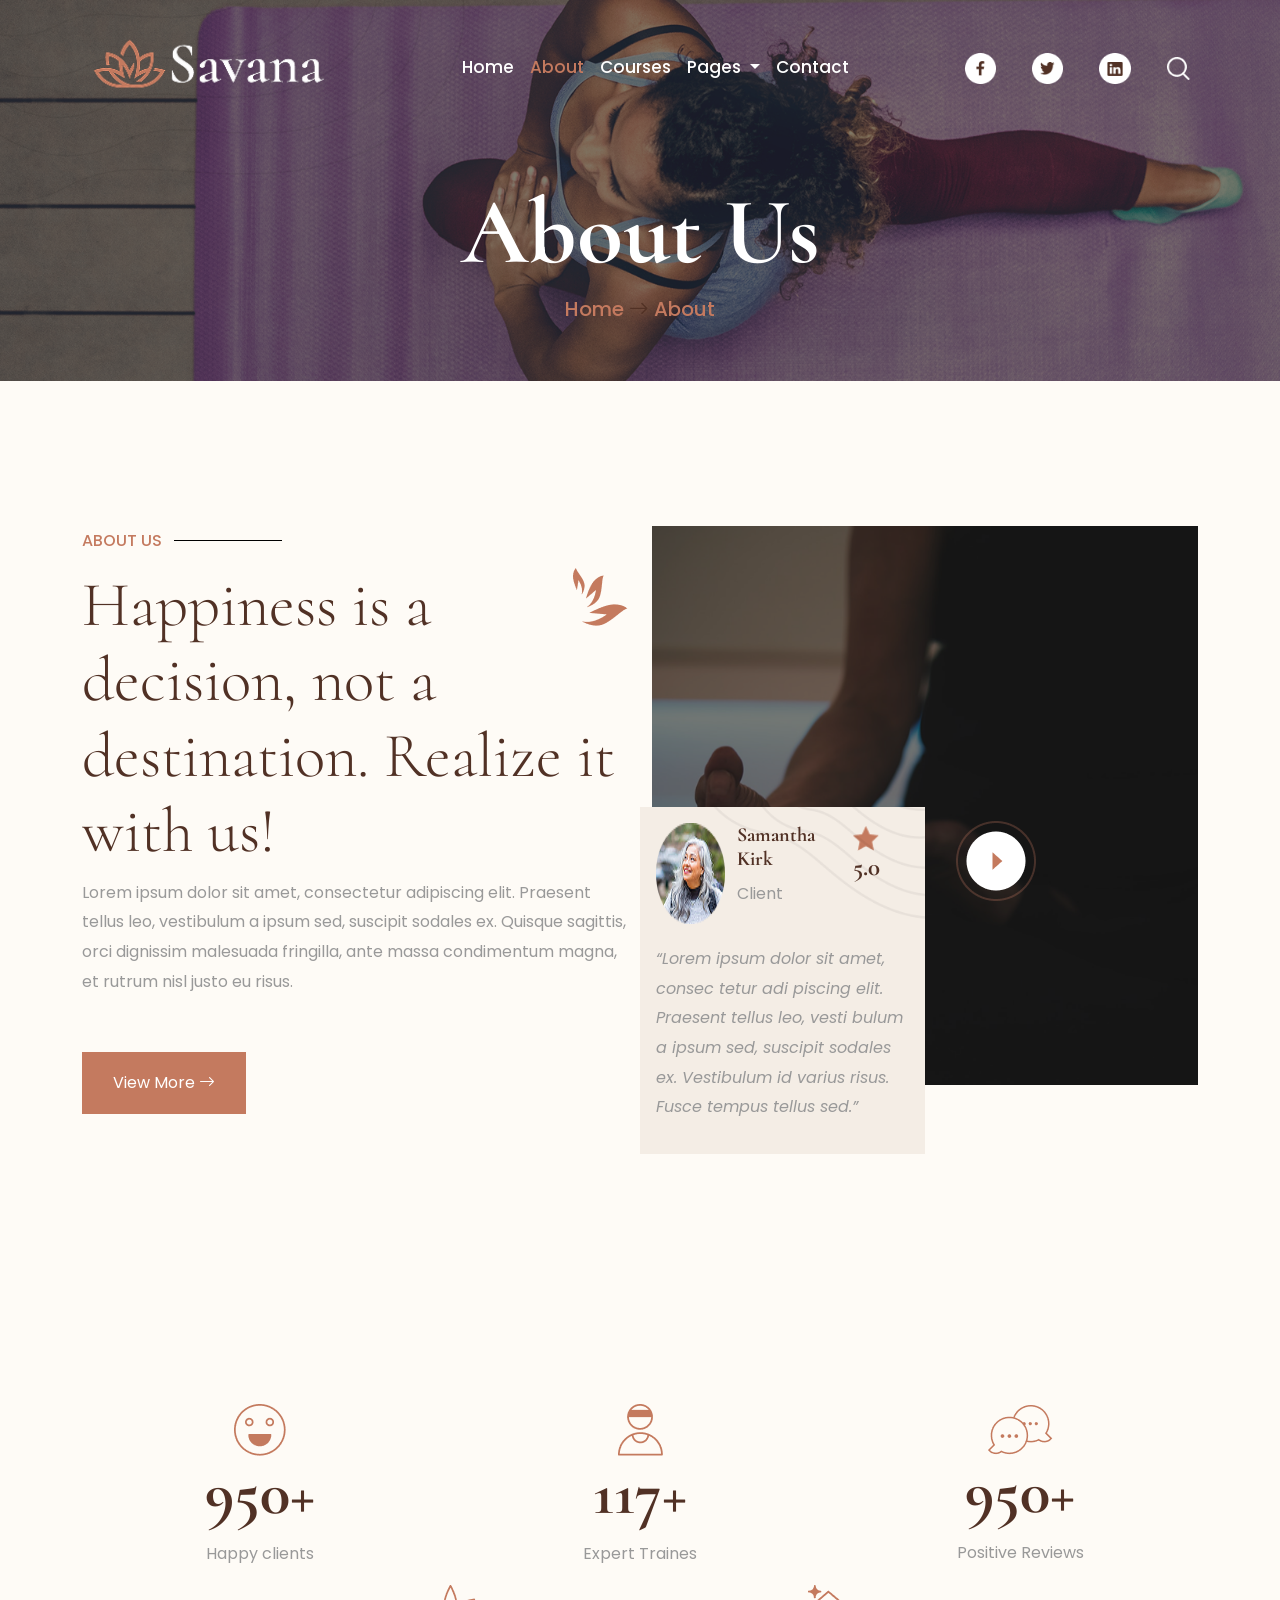
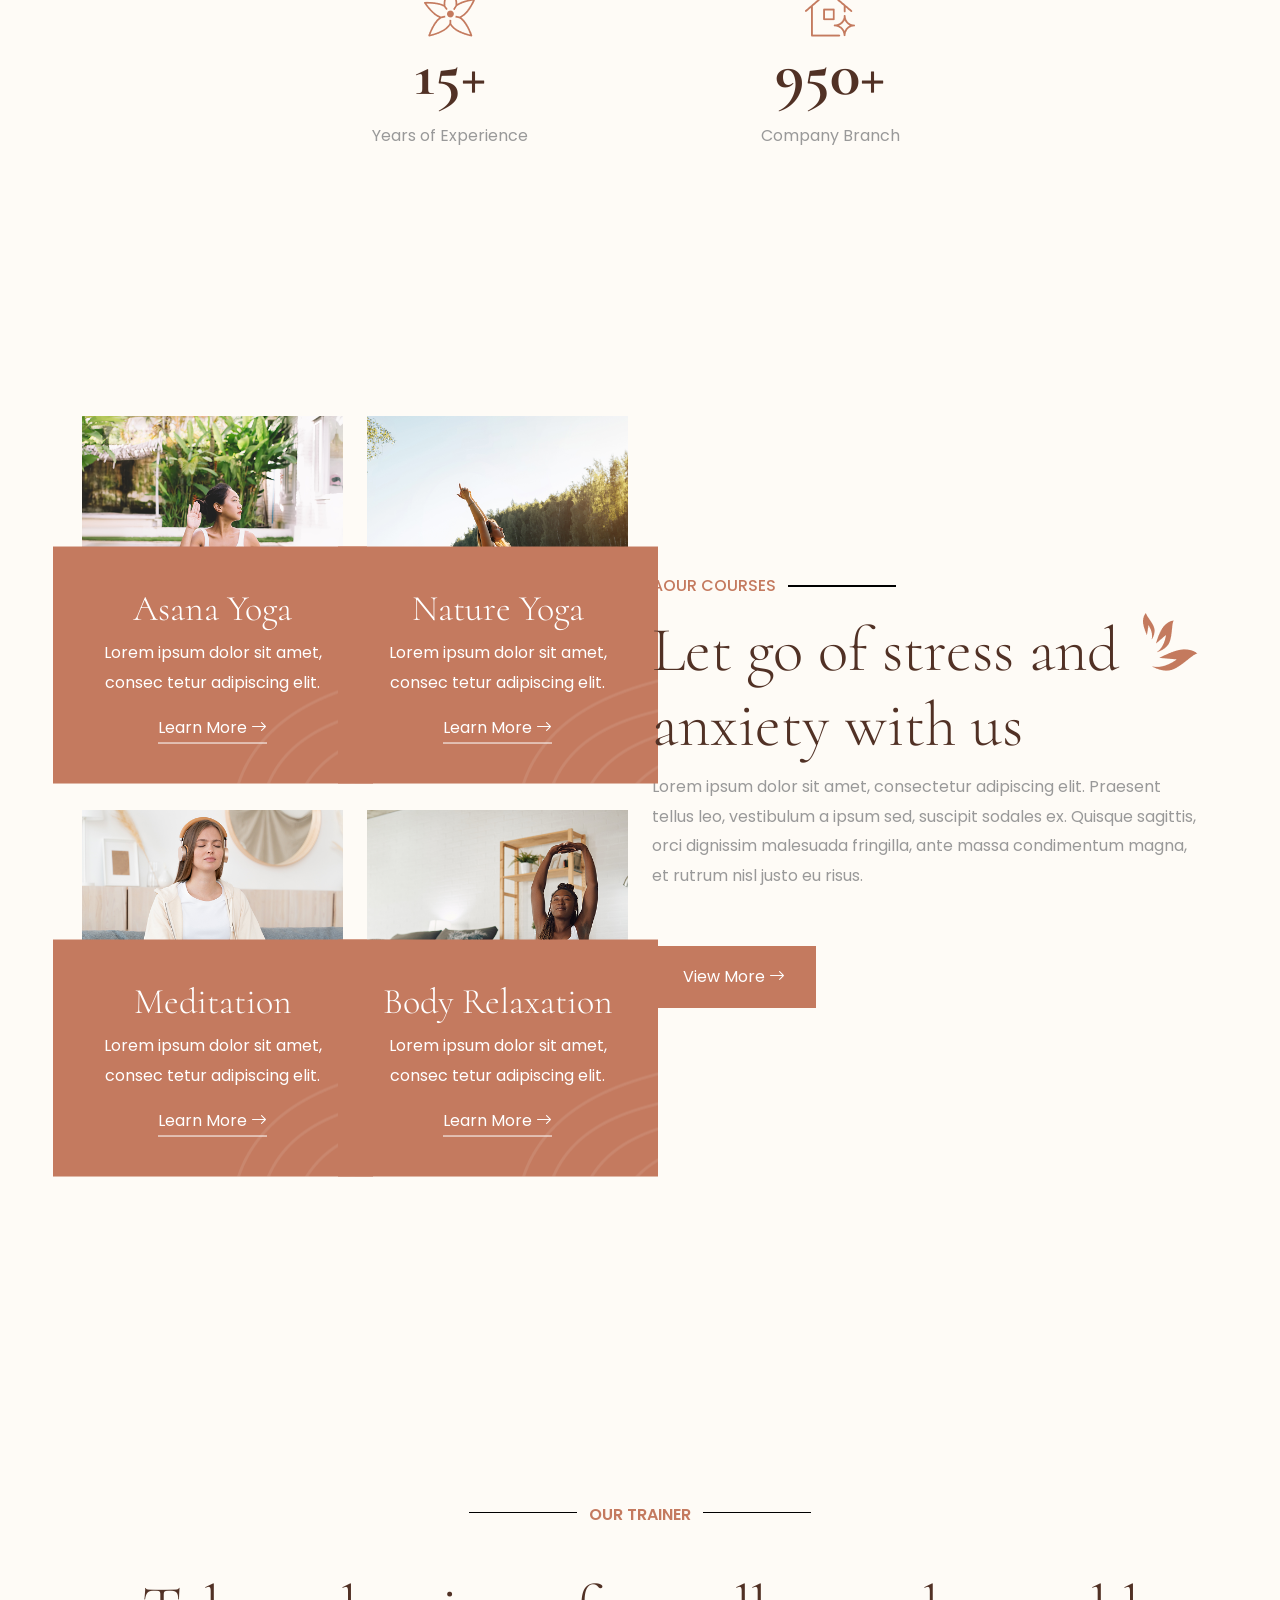
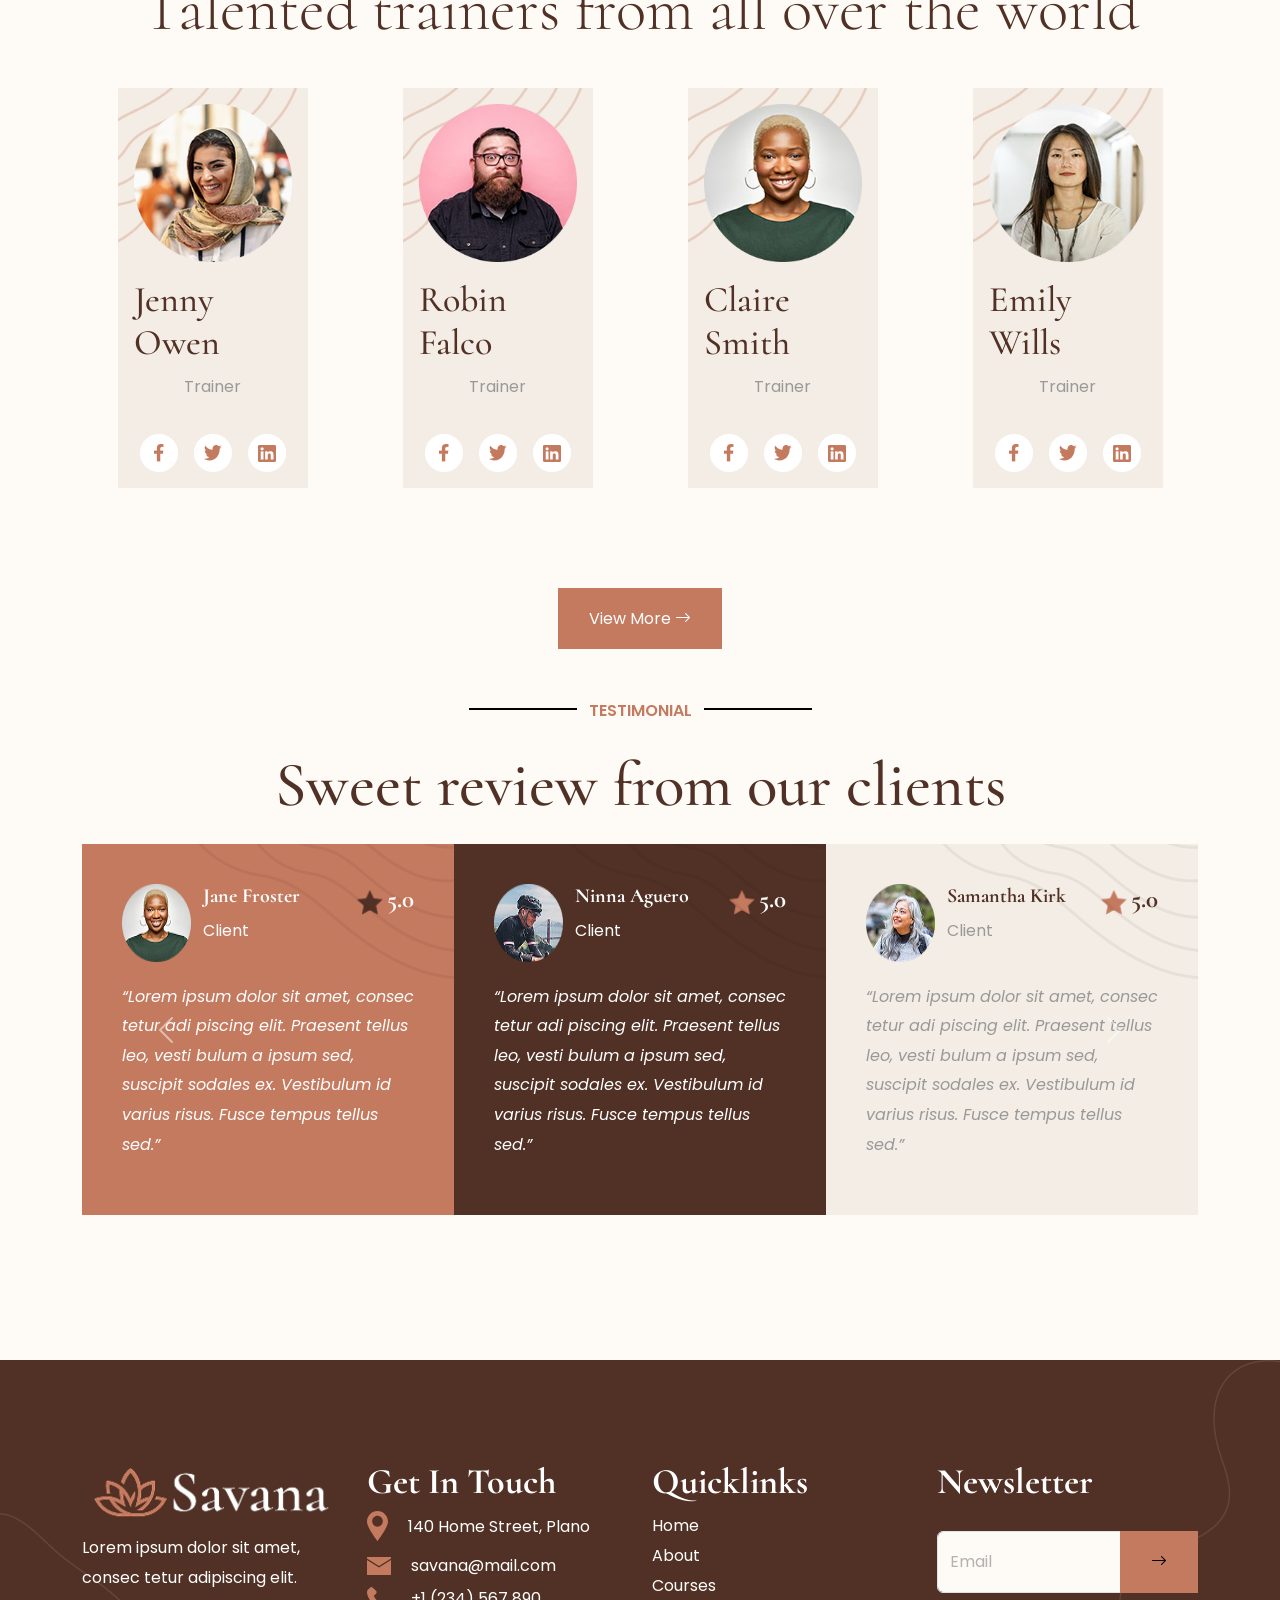
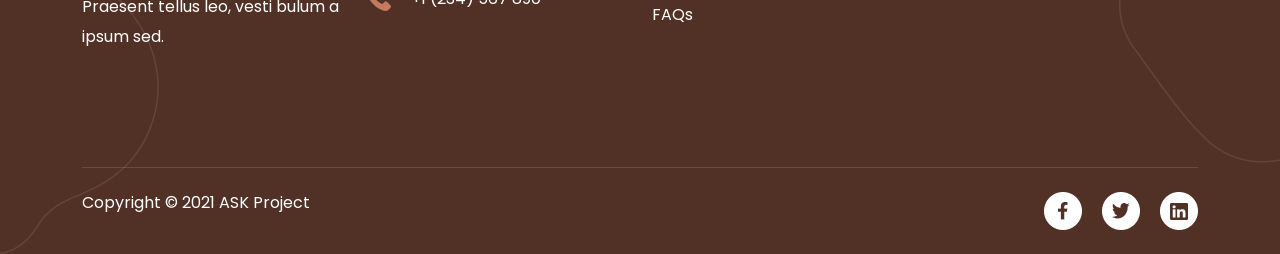
==== about.html @ 3d969adb "about & contact page" ====
<!DOCTYPE html>
<html lang="en">

<head>
    <meta charset="UTF-8" />
    <meta name="viewport" content="width=device-width, initial-scale=1.0" />
    <link href="https://cdn.jsdelivr.net/npm/bootstrap@5.3.8/dist/css/bootstrap.min.css" rel="stylesheet"
        integrity="sha384-sRIl4kxILFvY47J16cr9ZwB07vP4J8+LH7qKQnuqkuIAvNWLzeN8tE5YBujZqJLB" crossorigin="anonymous" />

    <link rel="preconnect" href="https://fonts.googleapis.com" />
    <link rel="preconnect" href="https://fonts.gstatic.com" crossorigin />
    <link
        href="https://fonts.googleapis.com/css2?family=Cormorant:ital,wght@0,300..700;1,300..700&family=Poppins:ital,wght@0,100;0,200;0,300;0,400;0,500;0,600;0,700;0,800;0,900;1,100;1,200;1,300;1,400;1,500;1,600;1,700;1,800;1,900&display=swap"
        rel="stylesheet" />
    <link rel="stylesheet" href="https://cdn.jsdelivr.net/npm/bootstrap-icons@1.13.1/font/bootstrap-icons.min.css" />
    <link rel="stylesheet" href="./assets/css/about.css" />
    <title>Savana</title>
</head>

<body>
    <header class="position-relative">
        <div class="about-head">
            <img class="img-fluid position-absolute top-0 start-0" src="./assets/images/nav-logo/shapes-bg.png" alt="shapes">
    
            <nav class="navbar navbar-expand-lg">
                <div class="container mt-3">
                    <div class="d-flex justify-content-between align-items-center gap-10 mx-auto">

                    
                    <a class="navbar-brand" href="index.html"><img class="img-fluid"
                            src="./assets/images/logo/footer-logo.png" alt="logo"></a>

                    <button class="navbar-toggler" type="button" data-bs-toggle="collapse" data-bs-target="#navbarScroll"
                        aria-controls="navbarScroll" aria-expanded="false" aria-label="Toggle navigation">
                        <span class="navbar-toggler-icon"></span>
                    </button>

                    <div class="collapse navbar-collapse gap-10" id="navbarScroll">
                        <ul class="navbar-nav navbar-nav-scroll" style="--bs-scroll-height: 100px;">
                            <li class="nav-item ">
                                <a class="nav-link" aria-current="page" href="index.html">Home</a>
                            </li>
                            <li class="nav-item">
                                <a class="nav-link active" href="#">About</a>
                            </li>
                            <li class="nav-item">
                                <a class="nav-link" href="#">Courses</a>
                            </li>
                            <li class="nav-item dropdown">
                                <a class="nav-link dropdown-toggle" href="#" role="button" data-bs-toggle="dropdown"
                                    aria-expanded="false">
                                    Pages
                                </a>
                                <ul class="dropdown-menu">
                                    <li><a class="dropdown-item" href="#">Action</a></li>
                                    <li><a class="dropdown-item" href="#">Another action</a></li>
                                    <li>
                                        <hr class="dropdown-divider">
                                    </li>
                                    <li><a class="dropdown-item" href="#">Something else here</a></li>
                                </ul>
                            </li>
                            <li class="nav-item">
                                <a class="nav-link" href="#">Contact</a>
                            </li>
                        </ul>
                        <ul class="navbar-nav d-flex flex-row gap-3 ">
                            <li class="nav-item">
                                <a class="nav-link" href="#"><img class="img-fluid" src="./assets/images/nav-logo/facebook.png"
                                        alt="facebook"></a>
                            </li>
                            <li class="nav-item">
                                <a class="nav-link" href="#"><img class="img-fluid" src="./assets/images/nav-logo/twitter.png"
                                        alt="twitter"></a>
                            </li>
                            <li class="nav-item">
                                <a class="nav-link" href="#"><img class="img-fluid" src="./assets/images/nav-logo/linkedin.png"
                                        alt="linkedin"></a>
                            </li>
                            <li class="nav-item">
                                <a class="nav-link" href="#" data-bs-toggle="collapse" role="button"
                                    data-bs-target="#collapseWidthExample" aria-expanded="false"
                                    aria-controls="collapseWidthExample"><img class="img-fluid"
                                        src="./assets/images/about-page/nav/search.png" alt="search"></a>
                                <div class="position-absolute end-0 top-0 h-100" style="min-height: 120px">
                                    <div class="collapse collapse-horizontal" id="collapseWidthExample">
                                        <div class="card card-body" style="width: 300px">
                                            <form class="d-flex" role="search">
                                                <input class="form-control me-2" type="search" placeholder="Search"
                                                    aria-label="Search" />
                                                <button class="btn btn-outline-success" type="submit">Search</button>
                                            </form>
                                        </div>
                                    </div>
                                </div>
                            </li>
                        </ul>
                    </div>



                    </div>
                </div>
            </nav>


            <h1 class="text-white cormorant text-center mt-5">About Us</h1>
            <h5 class="text-accent fw-medium text-center pb-5">Home <i class="bi bi-arrow-right text-secondary"></i> About</h5>

        </div>
    </header>

    <main>
        <section class="about-us mt-6">
            <div class="container position-relative">
                <div class="row">
                    <div class="col-md-6 ">
                        <div class="banner-content d-flex flex-column justify-content-around">
                            <div class="sub-yoga d-flex align-items-center gap-1">
                                <div class="fw-medium text-accent">ABOUT US </div>
                                <div class="line"></div>
                            </div>
                            <div class="banner-about mt-1 position-relative">
                                <h2 class="fw-light cormorant">Happiness is a decision, not a destination. Realize it with us!</h2>
                                <img class="position-absolute top-0 end-0" src="./assets/images/about-page/about-us/Group.png" alt="bgimg">
                            </div>
                            <p>Lorem ipsum dolor sit amet, consectetur adipiscing elit. Praesent tellus leo, vestibulum a ipsum sed, suscipit sodales ex.  Quisque sagittis, orci dignissim malesuada fringilla, ante massa condimentum magna, et rutrum nisl justo eu risus.</p>
                            <div class="d-flex gap-4 my-4 align-items-center">
                                <a href="#" class="btn btn-accent text-white">View More <i class="bi bi-arrow-right"></i></a>
                            </div>
                        </div>
                    </div>
                    <!-- <div class="col-md-1"></div> -->
                    <div class="col-md-6 position-relative">
                        <div class="position-relative">
                            <img class="img-fluid" src="./assets/images/about-page/about-us/placeholder.png" alt="yoga-image">
                            <!-- Button trigger modal -->
                            <button type="button" class="btn position-absolute top-50 start-50" data-bs-toggle="modal" data-bs-target="#staticBackdrop"><img class="img-fluid" src="./assets/images/why-us/play-button.png" alt="play-button">
                            </button>

                            <!-- Modal -->
                            <div class="modal fade " id="staticBackdrop" data-bs-backdrop="static" data-bs-keyboard="false" tabindex="-1" aria-labelledby="staticBackdropLabel" aria-hidden="true">
                                <div class="modal-dialog ">
                                    <div class="modal-content">

                                    <div class="modal-body position-relative p-0">
                                        <button type="button" class="btn-close position-absolute z-3 start-100 top-0 translate-middle bg-light rounded-circle" data-bs-dismiss="modal"
                                            aria-label="Close"></button>
                                        <iframe class="w-100 d-block"  width="560" height="315" src="https://www.youtube.com/embed/LCyP3F7gRC4?si=LNOwDb1QECh6KYZi" title="YouTube video player" frameborder="0" allow="accelerometer; autoplay; clipboard-write; encrypted-media; gyroscope; picture-in-picture; web-share" referrerpolicy="strict-origin-when-cross-origin" allowfullscreen></iframe>
                                    </div>

                                    </div>
                                </div>
                            </div>
                        </div>
                        <div class="reviews position-absolute bottom-0 end-50">
                            <div class=" bg-primary  p-2 position-relative">
                                <img class="img-fluid position-absolute top-0 end-0" src="./assets/images/testimonial/shapes-bg.png" alt="shape">
                                <div class="review-img d-flex justify-content-between ">
                                    <div class="d-flex gap-1 mb-3">
                                        <img class="img-fluid" src="./assets/images/testimonial/three.png" alt="people-image">
                                        <div class="about-client">
                                            <h5 class="cormorant">Samantha Kirk</h5>
                                            <p>Client</p>
                                        </div>
                                    </div>
                                    <div class="star">
                                        <img class="img-fluid" width="26px" src="./assets/images/testimonial/Star-3.png" alt="star">
                                        <h4 class="cormorant d-inline ">5.0</h4>
                                    </div>
                                </div>
                                <p class="fst-italic">“Lorem ipsum dolor sit amet, consec tetur adi piscing elit. Praesent tellus leo, vesti bulum a ipsum sed, suscipit sodales ex. Vestibulum id varius risus. Fusce tempus tellus sed.”</p>
                            </div>
                        </div>
                    </div>
                </div>
            </div>

        </section>

        <section class="overview ">
            <div class="container">
                <div class="row mt-lg-7 mb-lg-7 mt-4 mb-4">
                    <div class="col-md-1"></div>

                    <div class="col-md-2 d-flex flex-column justify-content-center align-items-center">
                        <img class="img-fluid" src="./assets/images/overview/vector-1.png" alt="smile-image">
                        <h2 class="cormorant">950+</h2>
                        <p>Happy clients</p>
                    </div>

                    <div class="col-md-2"></div>

                    <div class="col-md-2 d-flex flex-column justify-content-center align-items-center">
                        <img class="img-fluid" src="./assets/images/overview/vector-2.png" alt="people-image">
                        <h2 class="cormorant">117+</h2>
                        <p>Expert Traines</p>
                    </div>

                    <div class="col-md-2"></div>

                    <div class="col-md-2 d-flex flex-column justify-content-center align-items-center">
                        <img class="img-fluid" src="./assets/images/overview/vector-3.png" alt="chate-image">
                        <h2 class="cormorant">950+</h2>
                        <p>Positive Reviews</p>
                    </div>

                    <div class="col-md-1"></div>

                    <div class="col-md-3"></div>

                    <div class="col-md-2 d-flex flex-column justify-content-center align-items-center">
                        <img class="img-fluid" src="./assets/images/overview/vector-4.png" alt="flower-image">
                        <h2 class="cormorant">15+</h2>
                        <p>Years of Experience</p>
                    </div>

                    <div class="col-md-2"></div>

                    <div class="col-md-2 d-flex flex-column justify-content-center align-items-center">
                        <img class="img-fluid" src="./assets/images/overview/vector-5.png" alt="House-image">
                        <h2 class="cormorant">950+</h2>
                        <p>Company Branch</p>
                    </div>
                    
                    <div class="col-md-3"></div>

                </div>
            </div>
        </section>

        <section class="course">
            <div class="container">
                <div class="row">
                    <div class="col-md-6">
                    <div class="row">
                    <div class="col-lg-6 mb-6 position-relative justify-content-center align-items-center">
                        <img class="img-fluid " src="./assets/images/courses/yoga-1.png" alt="yoga-1">
                        <div class="yoga position-absolute top-100 start-50 translate-middle ">
                            <div class="comfort bg-accent position-relative text-white p-4 d-flex flex-column justify-content-center align-items-center" style="width: 20rem;">
                                <h3 class="text-white fw-light cormorant">Asana Yoga</h3>
                                <p class="text-center">Lorem ipsum dolor sit amet, consec tetur adipiscing elit.</p>
                                <a href="#" class=" text-white border-bottom border-white">Learn More <i class="bi bi-arrow-right"></i></a>
                                <img class="position-absolute end-0 bottom-0" src="./assets/images/courses/shapes-bg.png" alt="shapes">
                            </div>
                        </div>
                       
                    </div>

                    <div class="col-lg-6 mb-6 position-relative justify-content-center align-items-center">
                        <img class="img-fluid " src="./assets/images/courses/yoga-2.png" alt="yoga-2">
                        <div class="yoga position-absolute top-100 start-50 translate-middle ">
                            <div class="comfort bg-accent position-relative text-white p-4 d-flex flex-column justify-content-center align-items-center" style="width: 20rem;">
                                <h3 class="text-white fw-light cormorant">Nature Yoga</h3>
                                <p class="text-center">Lorem ipsum dolor sit amet, consec tetur adipiscing elit.</p>
                                <a href="#" class=" text-white border-bottom border-white">Learn More <i class="bi bi-arrow-right"></i></a>
                                <img class="position-absolute end-0 bottom-0" src="./assets/images/courses/shapes-bg.png" alt="shapes">
                            </div>
                        </div>
                       
                    </div>

                    <div class="col-lg-6 mb-6 position-relative justify-content-center align-items-center">
                        <img class="img-fluid " src="./assets/images/courses/yoga-3.png" alt="yoga-3">
                        <div class="yoga position-absolute top-100 start-50 translate-middle ">
                            <div class="comfort bg-accent position-relative text-white p-4 d-flex flex-column justify-content-center align-items-center" style="width: 20rem;">
                                <h3 class="text-white fw-light cormorant">Meditation</h3>
                                <p class="text-center">Lorem ipsum dolor sit amet, consec tetur adipiscing elit.</p>
                                <a href="#" class=" text-white border-bottom border-white">Learn More <i class="bi bi-arrow-right"></i></a>
                                <img class="position-absolute end-0 bottom-0" src="./assets/images/courses/shapes-bg.png" alt="shapes">
                            </div>
                        </div>
                       
                    </div>

                    <div class="col-lg-6 mb-6 position-relative justify-content-center align-items-center">
                        <img class="img-fluid " src="./assets/images/courses/yoga-4.png" alt="yoga-4">
                        <div class="yoga position-absolute top-100 start-50 translate-middle ">
                            <div class="comfort bg-accent position-relative text-white p-4 d-flex flex-column justify-content-center align-items-center" style="width: 20rem;">
                                <h3 class="text-white fw-light cormorant">Body Relaxation</h3>
                                <p class="text-center">Lorem ipsum dolor sit amet, consec tetur adipiscing elit.</p>
                                <a href="#" class=" text-white border-bottom border-white">Learn More <i class="bi bi-arrow-right"></i></a>
                                <img class="position-absolute end-0 bottom-0" src="./assets/images/courses/shapes-bg.png" alt="shapes">
                            </div>
                        </div>
                       
                    </div>
                    

                    
                </div>
                    </div>
                    <div class="col-md-6 d-flex justify-content-center align-items-center">
                        <div class="banner-content d-flex flex-column justify-content-around">
                            <div class="sub-yoga d-flex align-items-center gap-1">
                                <div class="fw-medium text-accent">AOUR COURSES </div>
                                <div class="line"></div>
                            </div>
                            <div class="banner-about mt-1 position-relative">
                                <h2 class="fw-light cormorant">Let go of stress and anxiety with us</h2>
                                <img class="position-absolute top-0 end-0" src="./assets/images/about-page/about-us/Group.png" alt="bgimg">
                            </div>
                            <p>Lorem ipsum dolor sit amet, consectetur adipiscing elit. Praesent tellus leo, vestibulum a ipsum sed, suscipit sodales ex.  Quisque sagittis, orci dignissim malesuada fringilla, ante massa condimentum magna, et rutrum nisl justo eu risus.</p>
                            <div class="d-flex gap-4 my-4 align-items-center">
                                <a href="#" class="btn btn-accent text-white">View More <i class="bi bi-arrow-right"></i></a>
                            </div>
                        </div>
                    </div>
                </div>
            </div>
        </section>

        <section class="trainer mt-8">
            <div class="container">
                  <div class="sub-about d-flex justify-content-center align-items-center gap-1">
                    <div class="line"></div>
                    <h6 class="sub-heading mt-1 text-accent  fw-semibold"> OUR TRAINER </h6>
                    <div class="line"></div>
                </div>
                <h2 class="cormorant fw-light text-center mt-4 mb-4">Talented trainers from all over the world </h2>

                <div class="row d-flex justify-content-around">
                    <div class="col-md-2 position-relative bg-primary p-2">
                        <img class="img-fluid position-absolute  top-0 start-0 " src="./assets/images/trainer/shapes-bg.png" alt="Background">
                        <div class="trainer d-flex flex-column justify-content-center align-items-center">
                            <img class="img-fluid position-relative mb-2" src="./assets/images/about-page/trainer/one.png" alt="trainer-image">
                            <h3 class="cormorant fw-medium">Jenny Owen</h3>
                            <p>Trainer</p>
                            <div class="social-icon mt-2 d-flex gap-2">
                                <img src="./assets/images/trainer/facebook.png" alt="facebook">
                                <img src="./assets/images/trainer/twitter.png" alt="twitter">
                                <img src="./assets/images/trainer/linkedin.png" alt="linkedin">
                            </div>
                        </div>
                    </div>

                    <div class="col-md-2 position-relative bg-primary p-2">
                        <img class="img-fluid position-absolute  top-0 start-0 " src="./assets/images/trainer/shapes-bg.png" alt="Background">
                        <div class="trainer d-flex flex-column justify-content-center align-items-center">
                            <img class="img-fluid position-relative mb-2" src="./assets/images/about-page/trainer/two.png" alt="trainer-image">
                            <h3 class="cormorant fw-medium">Robin Falco</h3>
                            <p>Trainer</p>
                            <div class="social-icon mt-2 d-flex gap-2">
                                <img src="./assets/images/trainer/facebook.png" alt="facebook">
                                <img src="./assets/images/trainer/twitter.png" alt="twitter">
                                <img src="./assets/images/trainer/linkedin.png" alt="linkedin">
                            </div>
                        </div>
                    </div>
                    
                    <div class="col-md-2 position-relative bg-primary p-2">
                        <img class="img-fluid position-absolute  top-0 start-0 " src="./assets/images/trainer/shapes-bg.png" alt="Background">
                        <div class="trainer d-flex flex-column justify-content-center align-items-center">
                            <img class="img-fluid position-relative mb-2" src="./assets/images/about-page/trainer/three.png" alt="trainer-image">
                            <h3 class="cormorant fw-medium">Claire Smith</h3>
                            <p>Trainer</p>
                            <div class="social-icon mt-2 d-flex gap-2">
                                <img src="./assets/images/trainer/facebook.png" alt="facebook">
                                <img src="./assets/images/trainer/twitter.png" alt="twitter">
                                <img src="./assets/images/trainer/linkedin.png" alt="linkedin">
                            </div>
                        </div>
                    </div>

                    <div class="col-md-2 position-relative bg-primary p-2">
                        <img class="img-fluid position-absolute  top-0 start-0 " src="./assets/images/trainer/shapes-bg.png" alt="Background">
                        <div class="trainer d-flex flex-column justify-content-center align-items-center">
                            <img class="img-fluid position-relative mb-2" src="./assets/images/about-page/trainer/four.png" alt="trainer-image">
                            <h3 class="cormorant fw-medium">Emily Wills</h3>
                            <p>Trainer</p>
                            <div class="social-icon mt-2 d-flex gap-2">
                                <img src="./assets/images/trainer/facebook.png" alt="facebook">
                                <img src="./assets/images/trainer/twitter.png" alt="twitter">
                                <img src="./assets/images/trainer/linkedin.png" alt="linkedin">
                            </div>
                        </div>
                    </div>

                    <div class="d-flex gap-4 my-4 align-items-center justify-content-center">
                        <a href="#" class="btn btn-accent text-white mt-5">View More <i class="bi bi-arrow-right"></i></a>
                    </div>

                </div>
            </div>
        </section>


        <section class="testimonial ">
            <div class="container d-flex flex-column justify-content-center align-items-center">
                <div class="sub-about d-flex align-items-center gap-1 mb-3">
                    <div class="line"></div>
                    <h6 class="sub-heading mt-1 text-accent fw-semibold"> TESTIMONIAL </h6>
                    <div class="line"></div>
                </div>
                
                <h2 class="fw-medium cormorant mb-3">
                    Sweet review from our clients
                </h2>

 <div id="carouselExample" class="carousel slide">
                <div class="carousel-inner">
                    <div class="container">
                        <div class="row d-flex justify-content-between">
                            <div class="col-md-4 bg-accent text-white p-4 position-relative">
                                <img class="img-fluid position-absolute top-0 end-0" src="./assets/images/testimonial/shapes-bg.png" alt="shape">
                                <div class="review-img d-flex justify-content-between ">
                                    <div class="d-flex gap-1 mb-3">
                                        <img class="img-fluid" src="./assets/images/testimonial/one.png" alt="people-image">
                                        <div class="about-client">
                                            <h5 class="text-white cormorant">Jane Froster</h5>
                                            <p>Client</p>
                                        </div>
                                    </div>
                                    <div class="star">
                                        <img class="img-fluid" width="26px" src="./assets/images/testimonial/Star-1.png" alt="star">
                                        <h4 class="cormorant d-inline text-white">5.0</h4>
                                    </div>
                                </div>
                                <p class="fst-italic">“Lorem ipsum dolor sit amet, consec tetur adi piscing elit. Praesent tellus leo, vesti bulum a ipsum sed, suscipit sodales ex. Vestibulum id varius risus. Fusce tempus tellus sed.”</p>
                            </div>

                            <div class="col-md-4 bg-secondary text-white p-4 position-relative">
                                <img class="img-fluid position-absolute top-0 end-0" src="./assets/images/testimonial/shapes-bg.png" alt="shape">
                                <div class="review-img d-flex justify-content-between ">
                                    <div class="d-flex gap-1 mb-3">
                                        <img class="img-fluid" src="./assets/images/testimonial/two.png" alt="people-image">
                                        <div class="about-client">
                                            <h5 class="text-white cormorant">Ninna Aguero</h5>
                                            <p>Client</p>
                                        </div>
                                    </div>
                                    <div class="star">
                                        <img class="img-fluid" width="26px" src="./assets/images/testimonial/Star-2.png" alt="star">
                                        <h4 class="cormorant d-inline text-white">5.0</h4>
                                    </div>
                                </div>
                                <p class="fst-italic">“Lorem ipsum dolor sit amet, consec tetur adi piscing elit. Praesent tellus leo, vesti bulum a ipsum sed, suscipit sodales ex. Vestibulum id varius risus. Fusce tempus tellus sed.”</p>
                            </div>

                            <div class="col-md-4 bg-primary  p-4 position-relative">
                                <img class="img-fluid position-absolute top-0 end-0" src="./assets/images/testimonial/shapes-bg.png" alt="shape">
                                <div class="review-img d-flex justify-content-between ">
                                    <div class="d-flex gap-1 mb-3">
                                        <img class="img-fluid" src="./assets/images/testimonial/three.png" alt="people-image">
                                        <div class="about-client">
                                            <h5 class="cormorant">Samantha Kirk</h5>
                                            <p>Client</p>
                                        </div>
                                    </div>
                                    <div class="star">
                                        <img class="img-fluid" width="26px" src="./assets/images/testimonial/Star-3.png" alt="star">
                                        <h4 class="cormorant d-inline ">5.0</h4>
                                    </div>
                                </div>
                                <p class="fst-italic">“Lorem ipsum dolor sit amet, consec tetur adi piscing elit. Praesent tellus leo, vesti bulum a ipsum sed, suscipit sodales ex. Vestibulum id varius risus. Fusce tempus tellus sed.”</p>
                            </div>

                        </div>
                    </div>
                <button class="carousel-control-prev" type="button" data-bs-target="#carouselExample" data-bs-slide="prev">
                    <span class="carousel-control-prev-icon" aria-hidden="true"></span>
                    <span class="visually-hidden">Previous</span>
                </button>
                <button class="carousel-control-next" type="button" data-bs-target="#carouselExample" data-bs-slide="next">
                    <span class="carousel-control-next-icon" aria-hidden="true"></span>
                    <span class="visually-hidden">Next</span>
                </button>
            </div>

            </div>

        </section>


    </main>

    <footer class="bg-secondary mt-6 position-relative">
        <img class="img-fluid position-absolute bottom-0 start-0" src="./assets/images/footer-img/right-bg.png" alt="right-bg">
        <img class="img-fluid position-absolute top-0 end-0" src="./assets/images/footer-img/left-bg.png" alt="left-bg">
        <div class="container  text-white">
            <div class="footer-top py-10">
                <div class="row">
                    <div class="col-lg-3">
                        <div class="foot-about">
                            <a href="index.html" aria-label="Go to home page">
                                <img class="img-fluid" src="./assets/images/logo/footer-logo.png" alt="footer logo">
                            </a>
                            <p>Lorem ipsum dolor sit amet, consec tetur adipiscing elit. Praesent tellus leo, vesti
                                bulum a ipsum sed.</p>
                        </div>
                    </div>
                    <div class="col-lg-3">
                        <div class="d-flex">
                            <div class="touch foot-links">
                                <h3 class="text-white cormorant">Get In Touch</h3>
                                <a href="#" class="icon-link icon-link-hover text-white"><img
                                        src="./assets/images/footer-img/location.svg" alt="">140 Home Street, Plano</a>
                                <a href="mailto" class="icon-link icon-link-hover text-white"><img
                                        src="./assets/images/footer-img/mail.svg" alt="">savana@mail.com</a>
                                <a href="tel: +1 (234) 567 890" class="icon-link icon-link-hover text-white"><img
                                        src="./assets/images/footer-img/phone.svg" alt="">+1 (234) 567 890</a>
                            </div>
                        </div>
                    </div>
                    <div class="col-lg-3">
                        <div class="quicklinks foot-links">
                            <h3 class="text-white cormorant">Quicklinks</h3>
                            <ul class="list-unstyled d-flex flex-column">
                                <li><a class="text-white active" href="index.html">Home</a></li>
                                <li><a class="text-white" href="index.html">About</a></li>
                                <li><a class="text-white" href="index.html">Courses</a></li>
                                <li><a class="text-white" href="index.html">FAQs</a></li>
                            </ul>
                        </div>
                    </div>
                    <div class="col-lg-3">
                        <div class="d-flex">
                            <div class="newsletter d-flex flex-column gap-3">
                                <h3 class="text-white cormorant">Newsletter</h3>
                                <div class="input-group mb-3">
                                    <input type="text" class="form-control" placeholder="Email" aria-label="Email"
                                        aria-describedby="button-addon2">
                                    <button class="btn btn-accent" type="button" id="button-addon2"><i
                                            class="bi bi-arrow-right"></i></button>
                                </div>
                            </div>
                        </div>
                    </div>
                </div>
            </div>
            <div class="footer-bottom border-top border-accent d-flex justify-content-between align-items-center">
                <div class="left-footer py-3">
                    <p>Copyright &copy; 2021 ASK Project</p>
                </div>
                <div class="right-footer d-flex gap-3">
                    <img class="img-fluid" src="./assets/images/footer-img/facebook.png" alt="facebook">
                    <img class="img-fluid" src="./assets/images/footer-img/twitter.png" alt="twitter">
                    <img class="img-fluid" src="./assets/images/footer-img/linkedin.png" alt="linkedin">
                </div>
            </div>
        </div>
    </footer>

    <script src="https://cdn.jsdelivr.net/npm/bootstrap@5.3.8/dist/js/bootstrap.bundle.min.js"
        integrity="sha384-FKyoEForCGlyvwx9Hj09JcYn3nv7wiPVlz7YYwJrWVcXK/BmnVDxM+D2scQbITxI"
        crossorigin="anonymous"></script>
</body>

</html>
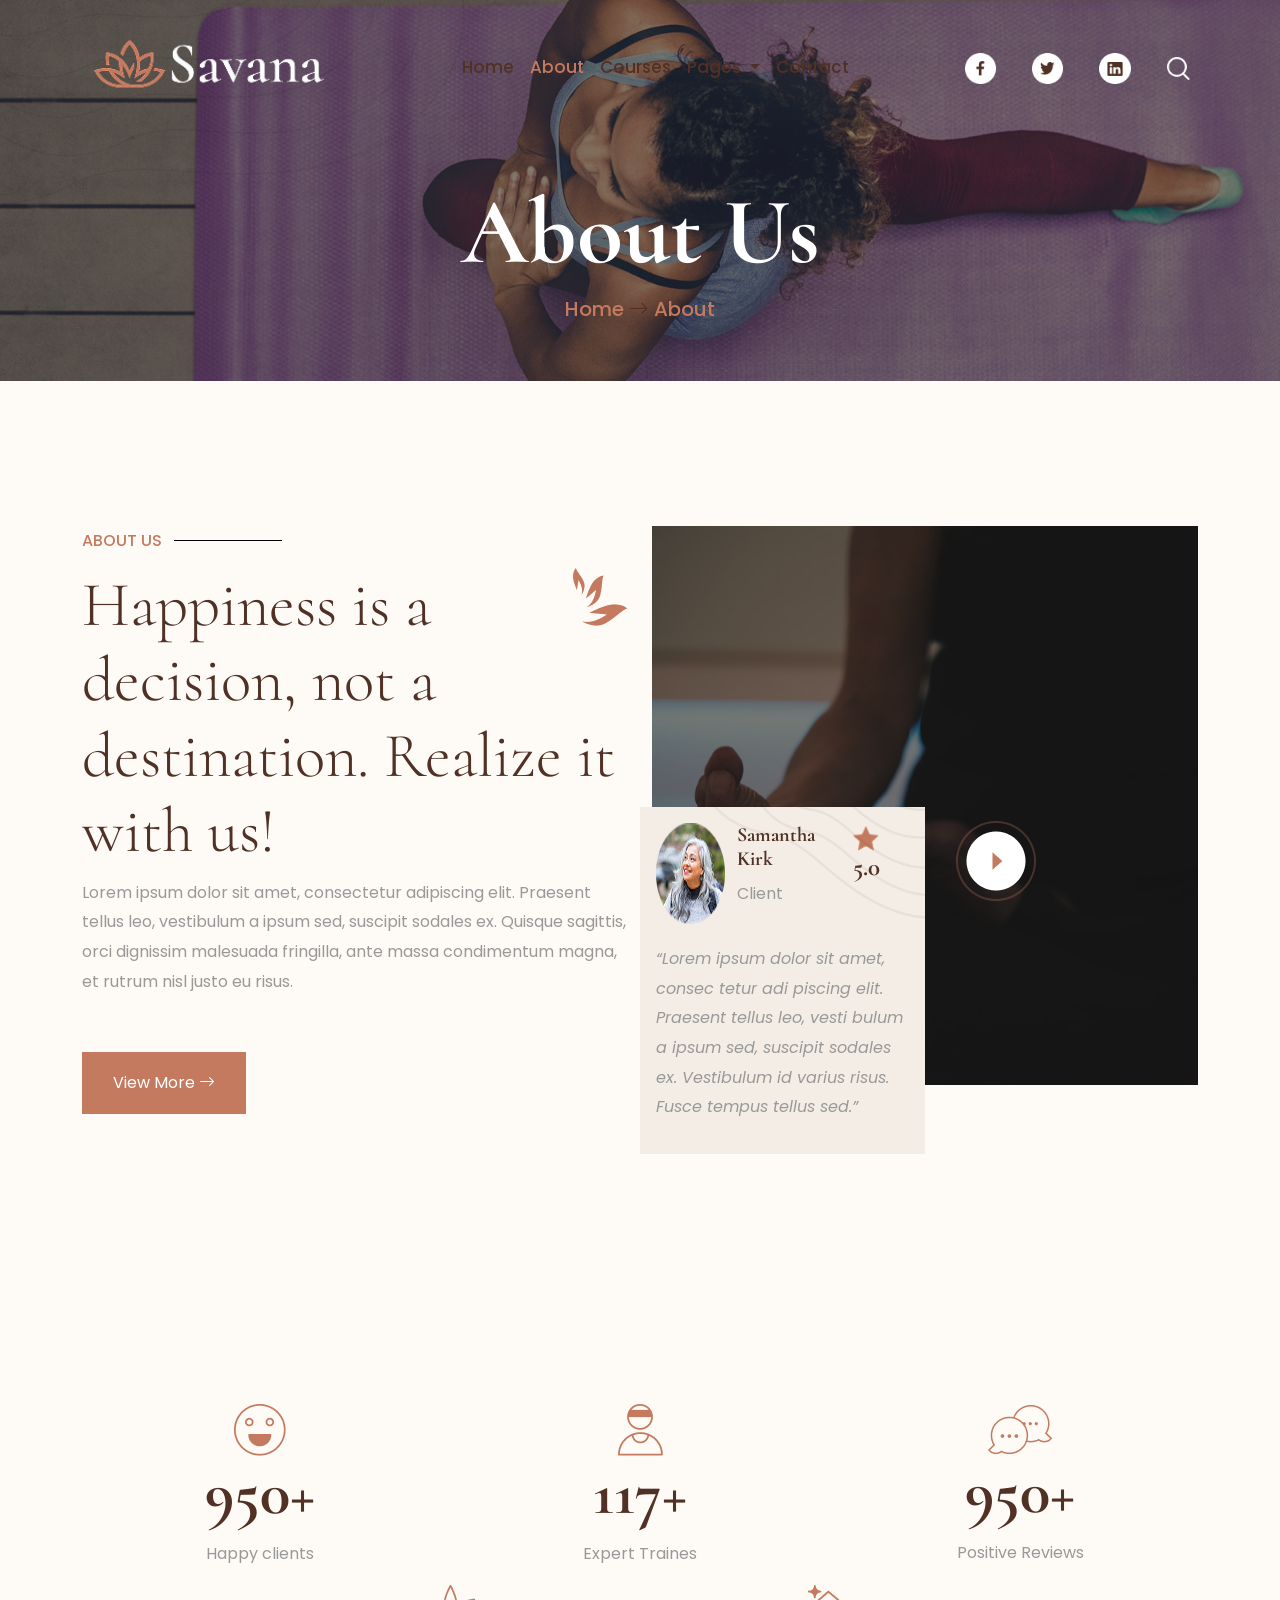
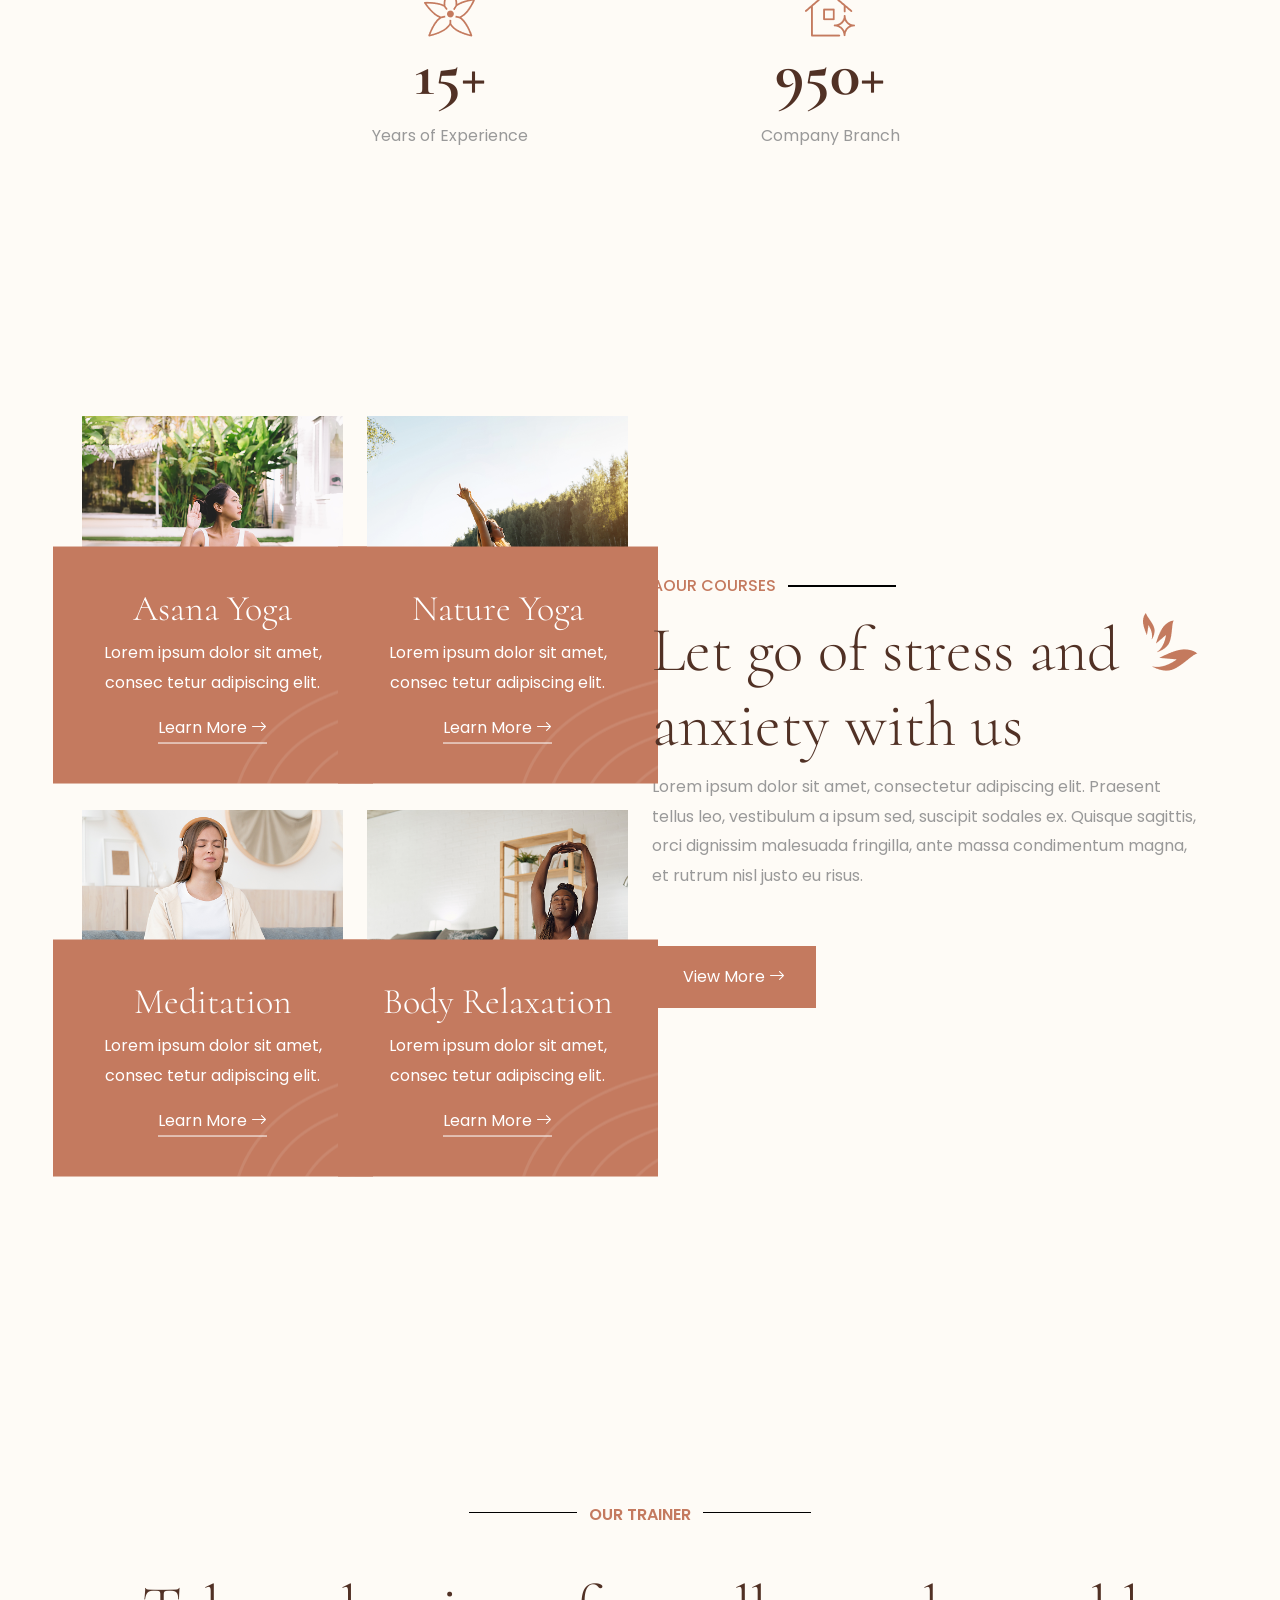
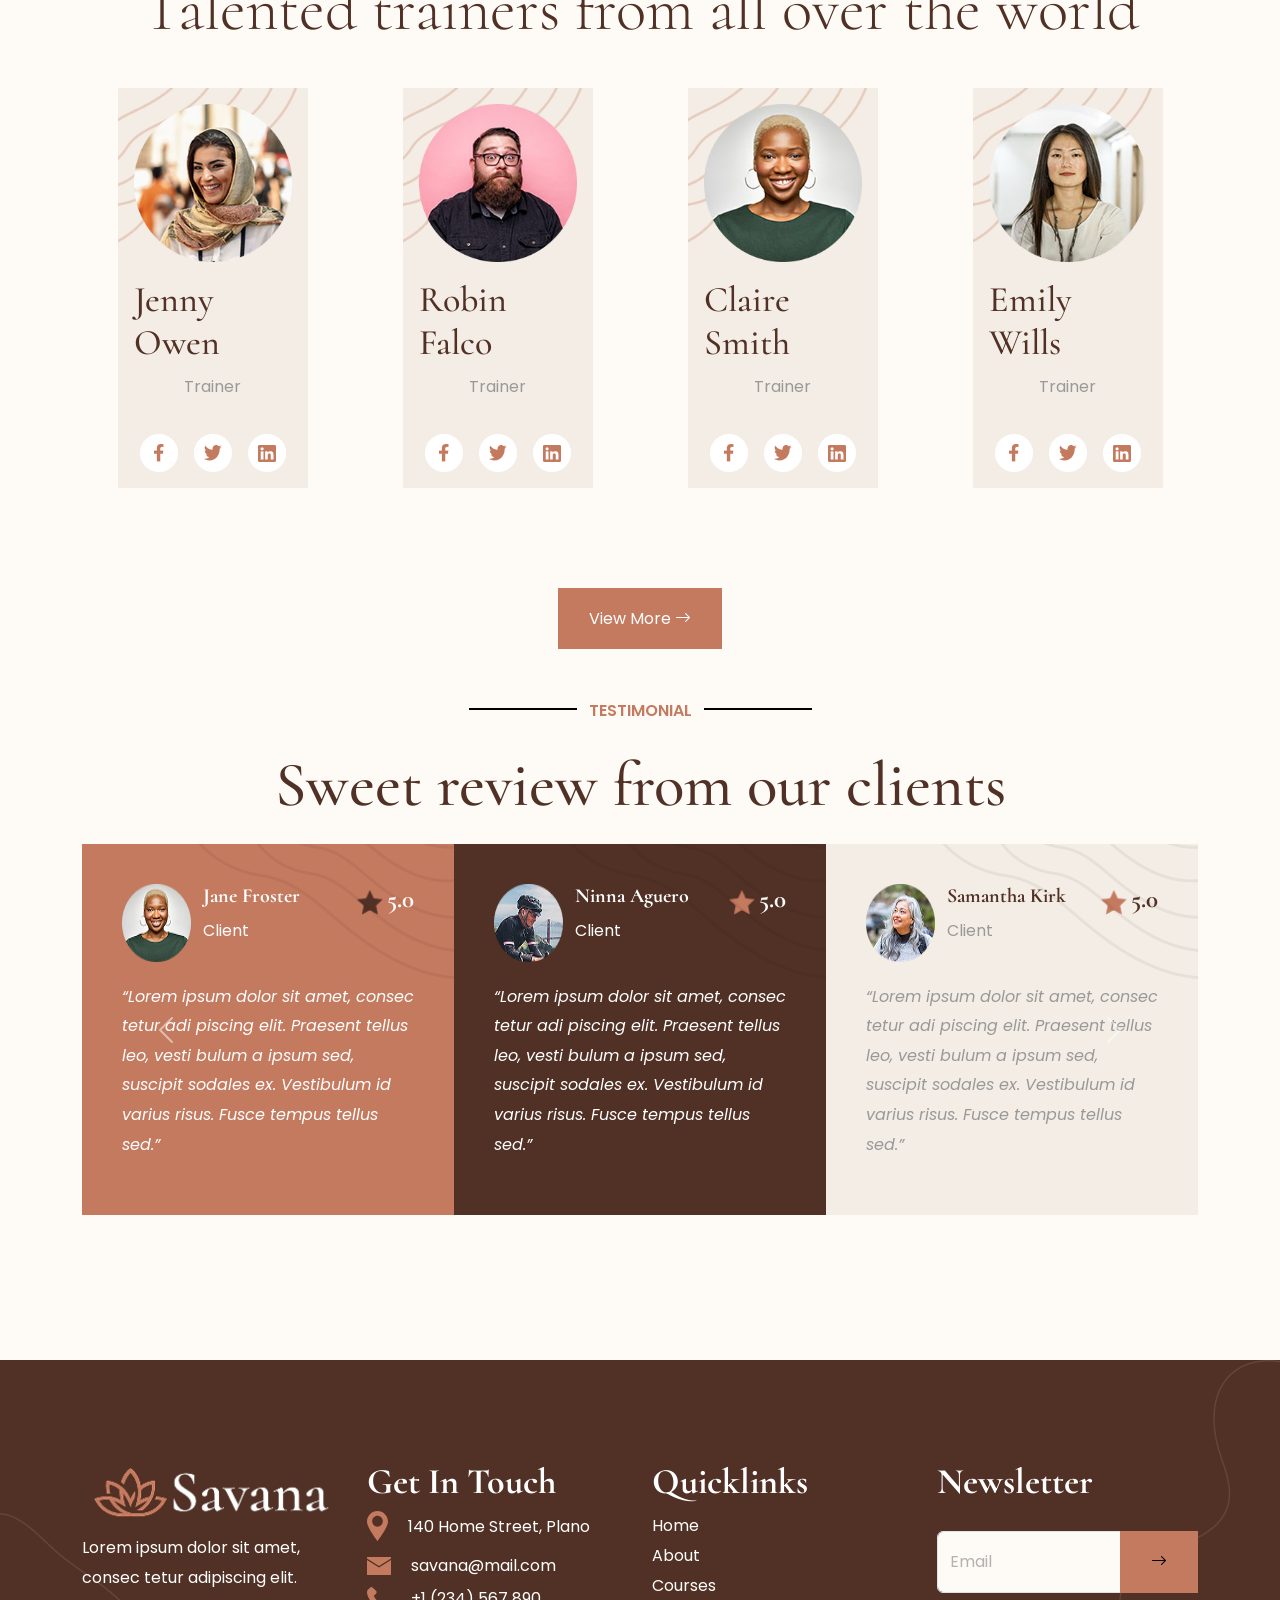
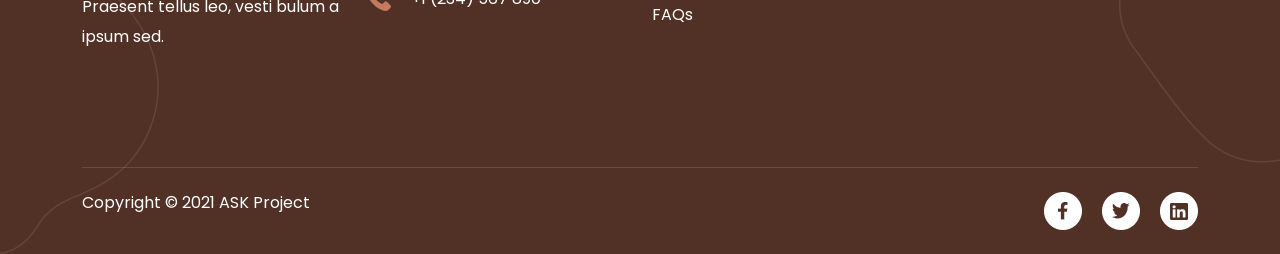
==== commit 5c6ffda8: "rearrangement" ====
--- a/about.html
+++ b/about.html
@@ -13,7 +13,7 @@
         href="https://fonts.googleapis.com/css2?family=Cormorant:ital,wght@0,300..700;1,300..700&family=Poppins:ital,wght@0,100;0,200;0,300;0,400;0,500;0,600;0,700;0,800;0,900;1,100;1,200;1,300;1,400;1,500;1,600;1,700;1,800;1,900&display=swap"
         rel="stylesheet" />
     <link rel="stylesheet" href="https://cdn.jsdelivr.net/npm/bootstrap-icons@1.13.1/font/bootstrap-icons.min.css" />
-    <link rel="stylesheet" href="./assets/css/about.css" />
+    <link rel="stylesheet" href="./assets/css/style.css" />
     <title>Savana</title>
 </head>
 
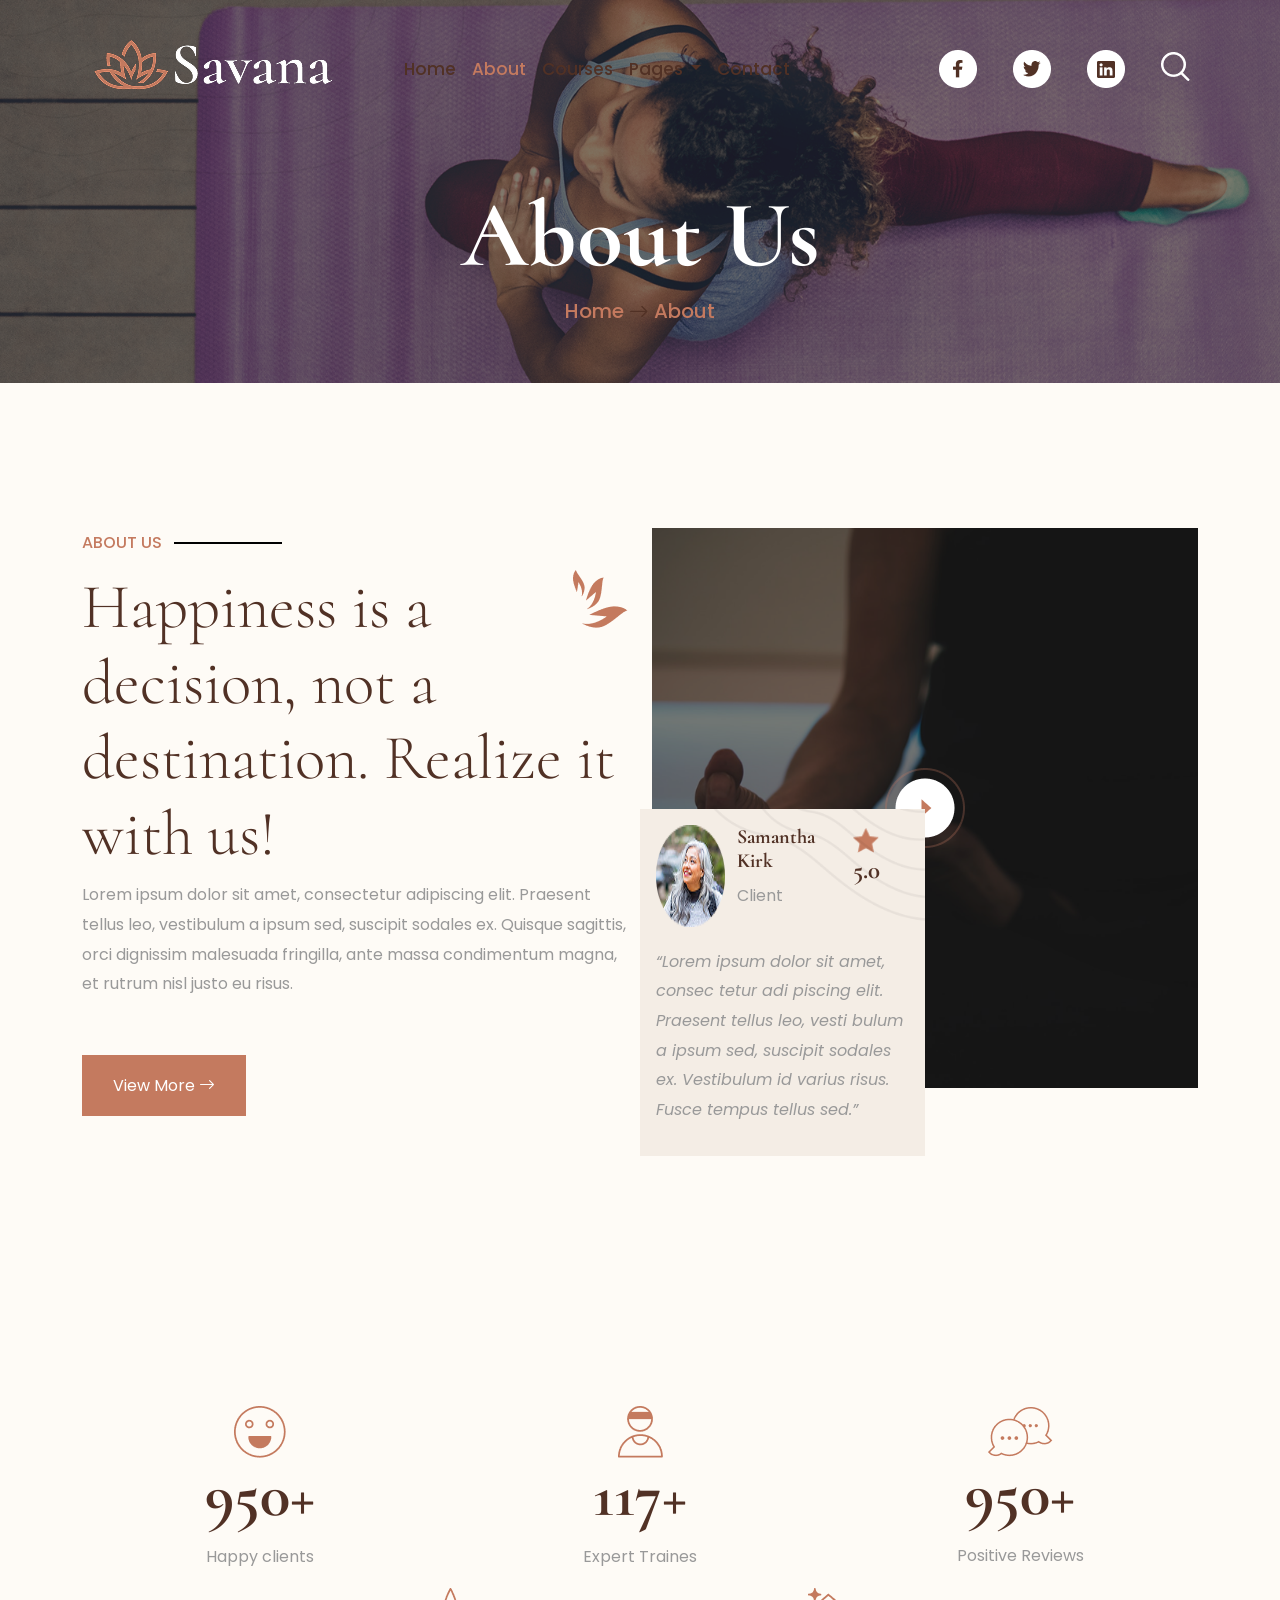
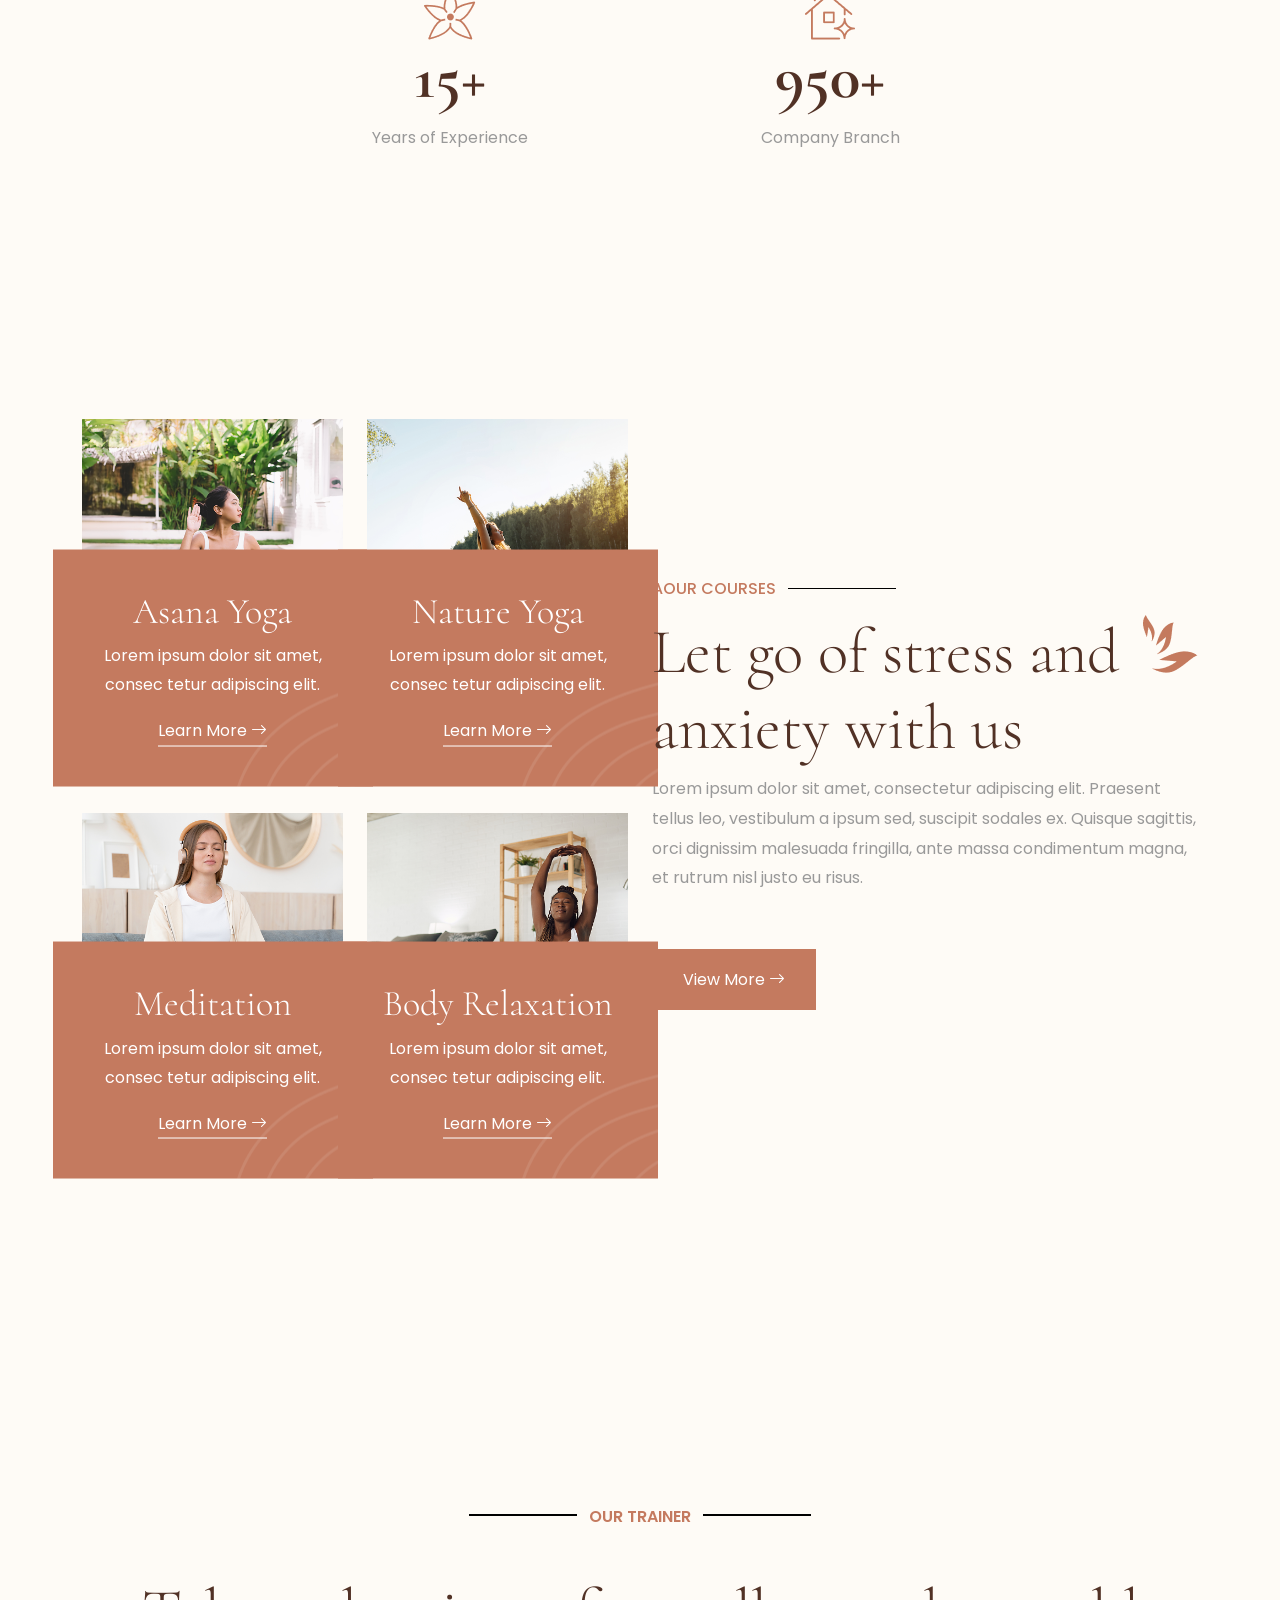
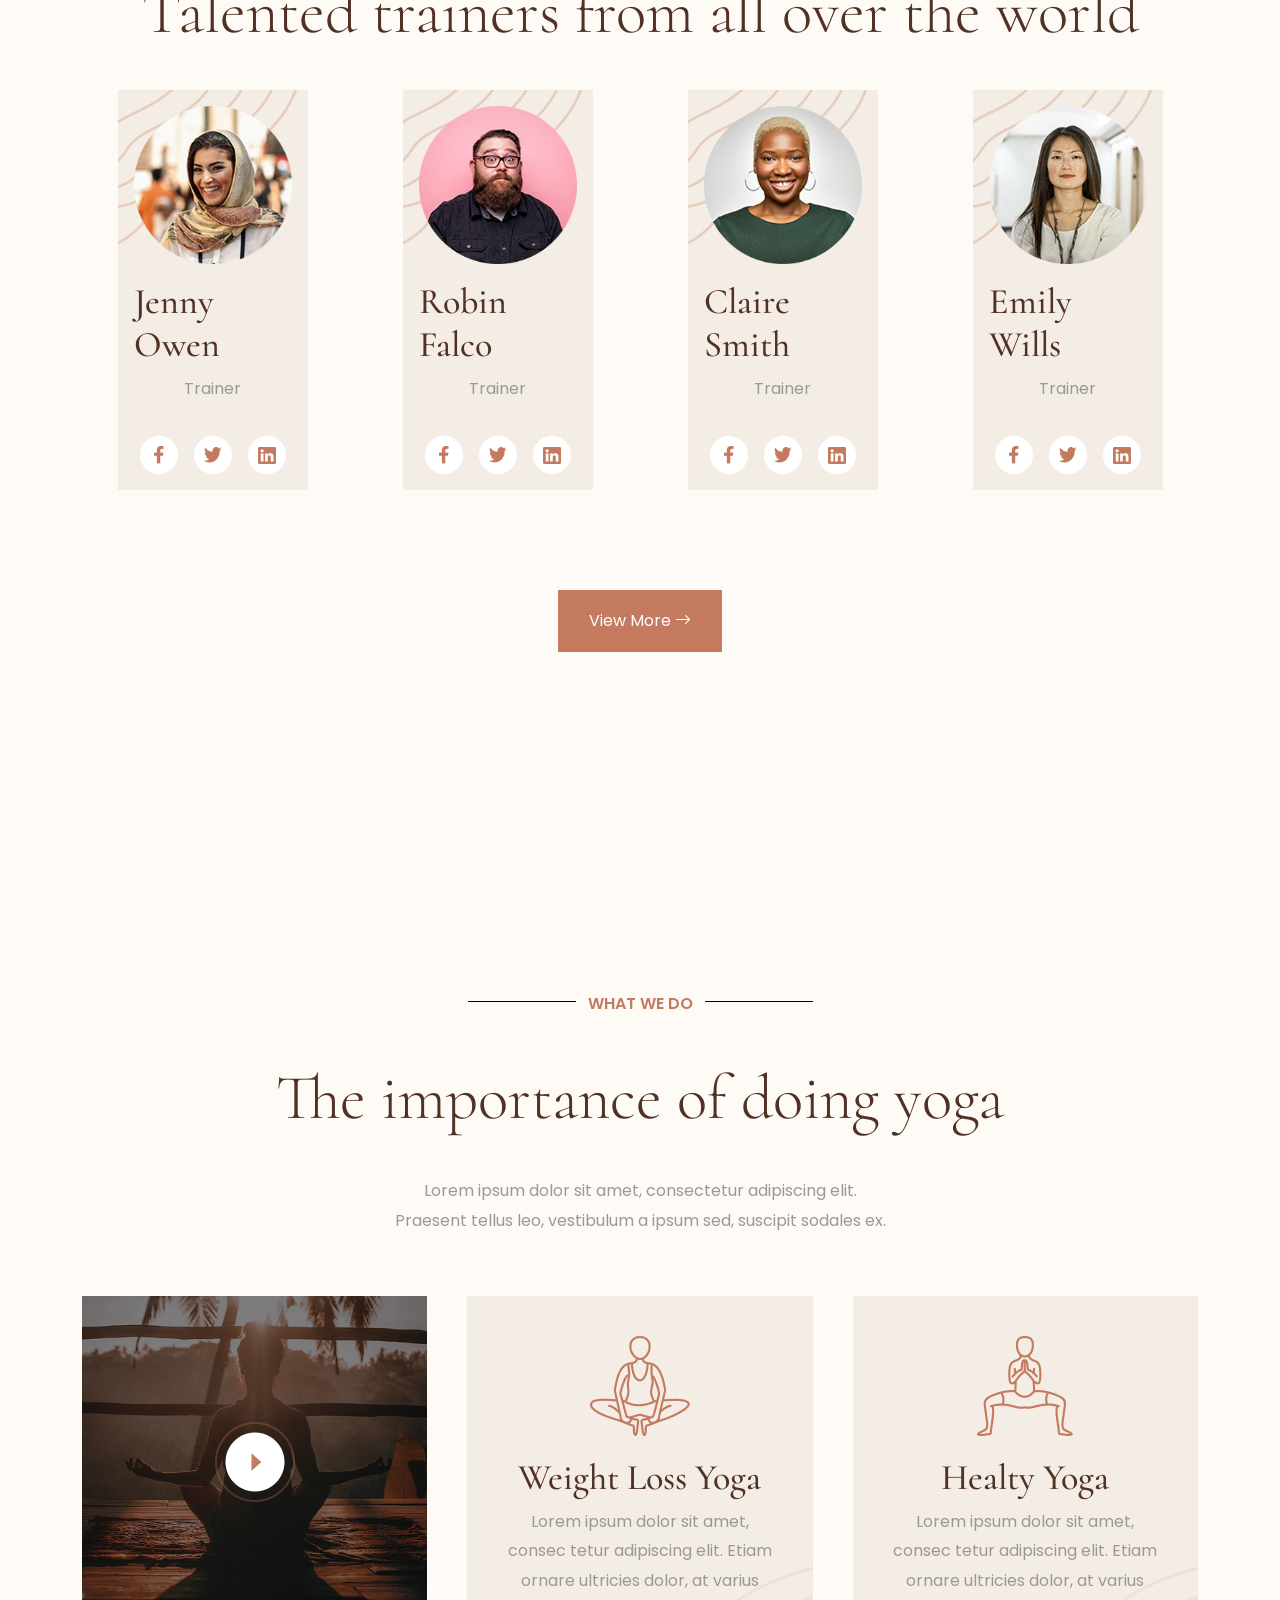
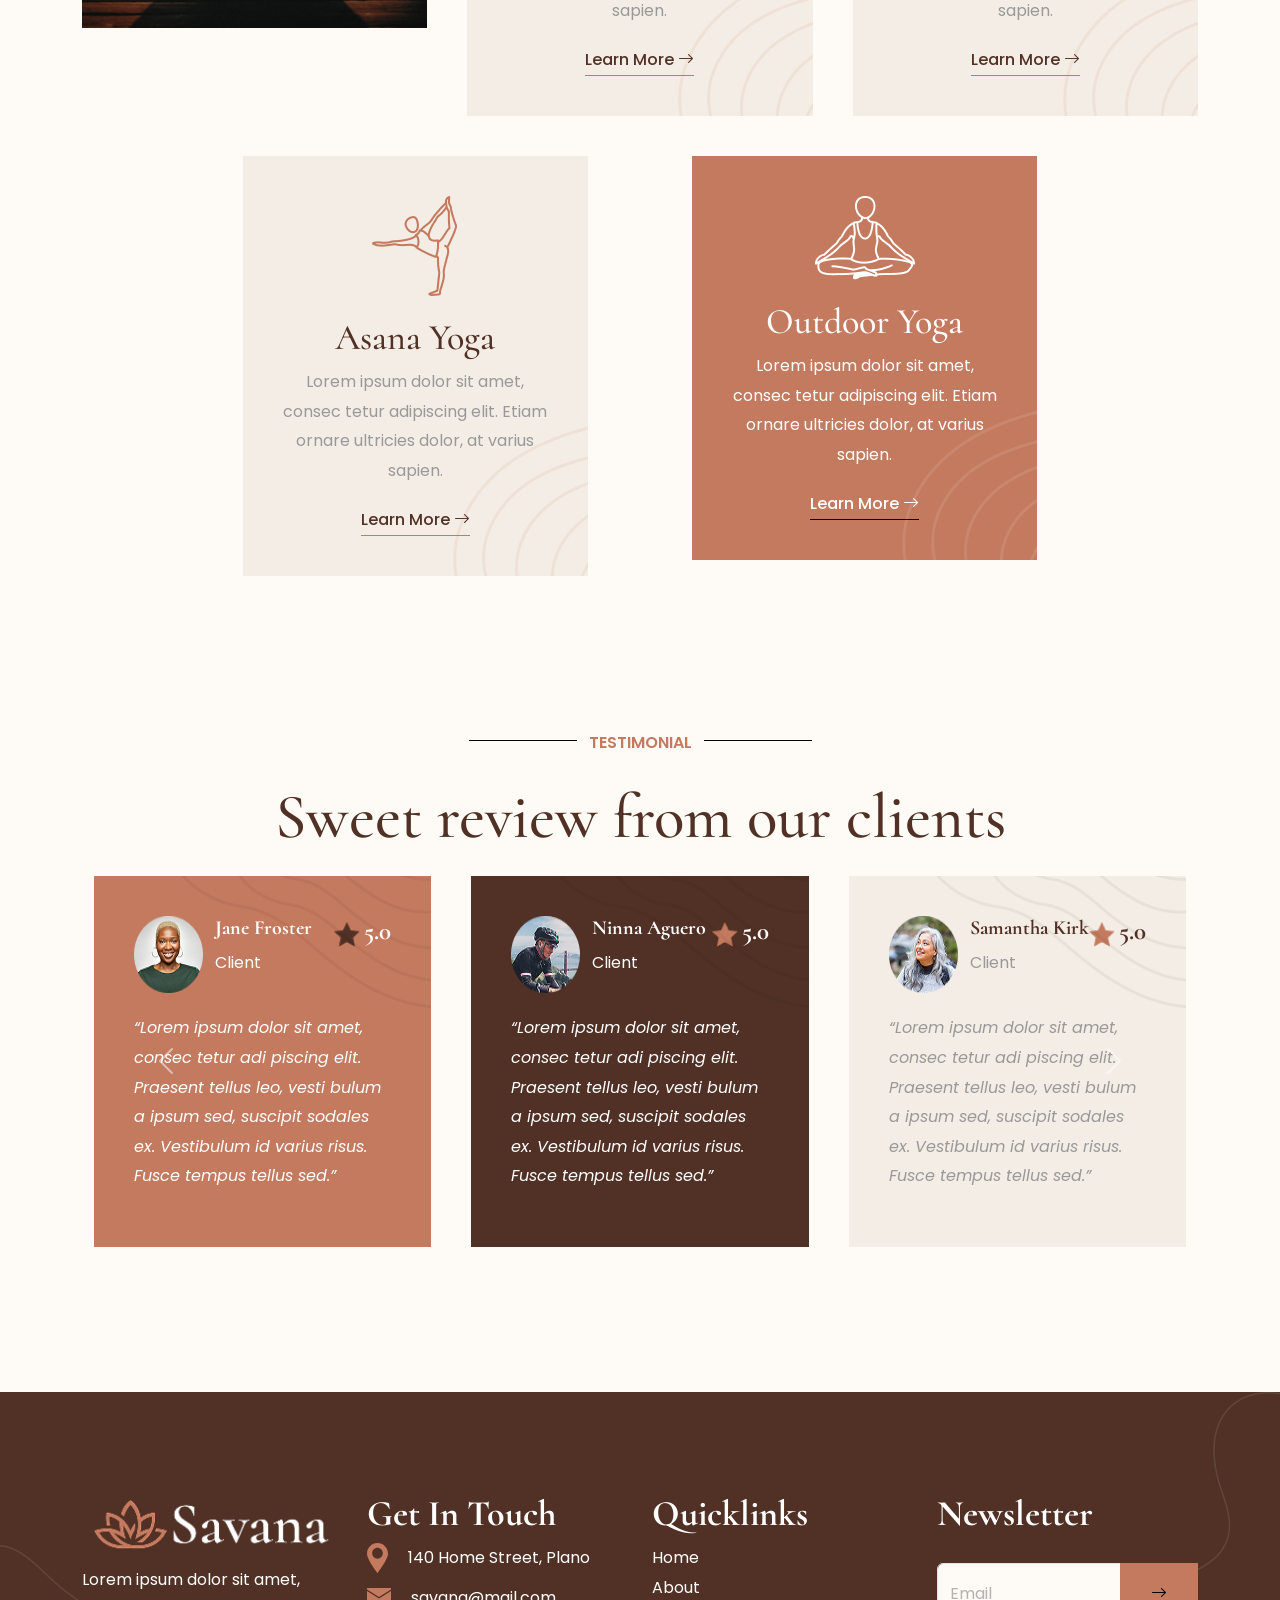
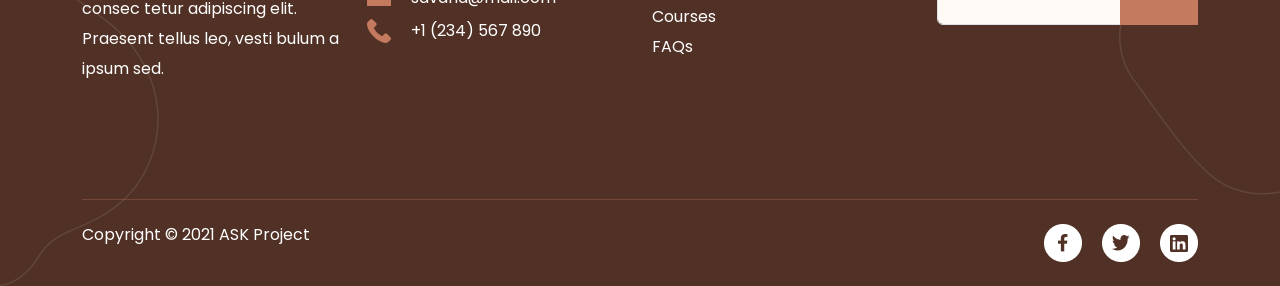
==== commit cff4fe43: "project completion" ====
--- a/about.html
+++ b/about.html
@@ -6,7 +6,7 @@
     <meta name="viewport" content="width=device-width, initial-scale=1.0" />
     <link href="https://cdn.jsdelivr.net/npm/bootstrap@5.3.8/dist/css/bootstrap.min.css" rel="stylesheet"
         integrity="sha384-sRIl4kxILFvY47J16cr9ZwB07vP4J8+LH7qKQnuqkuIAvNWLzeN8tE5YBujZqJLB" crossorigin="anonymous" />
-
+    <meta name="description" content="Happiness is a decision, not a destination. Realize it with us!">
     <link rel="preconnect" href="https://fonts.googleapis.com" />
     <link rel="preconnect" href="https://fonts.gstatic.com" crossorigin />
     <link
@@ -14,99 +14,102 @@
         rel="stylesheet" />
     <link rel="stylesheet" href="https://cdn.jsdelivr.net/npm/bootstrap-icons@1.13.1/font/bootstrap-icons.min.css" />
     <link rel="stylesheet" href="./assets/css/style.css" />
-    <title>Savana</title>
+    <title>Savana About</title>
 </head>
 
 <body>
     <header class="position-relative">
         <div class="about-head">
-            <img class="img-fluid position-absolute top-0 start-0" src="./assets/images/nav-logo/shapes-bg.png" alt="shapes">
-    
+            <img class="img-fluid position-absolute top-0 start-0" src="./assets/images/nav-logo/shapes-bg.png"
+                alt="shapes" />
+
             <nav class="navbar navbar-expand-lg">
                 <div class="container mt-3">
-                    <div class="d-flex justify-content-between align-items-center gap-10 mx-auto">
-
                     
-                    <a class="navbar-brand" href="index.html"><img class="img-fluid"
-                            src="./assets/images/logo/footer-logo.png" alt="logo"></a>
-
-                    <button class="navbar-toggler" type="button" data-bs-toggle="collapse" data-bs-target="#navbarScroll"
-                        aria-controls="navbarScroll" aria-expanded="false" aria-label="Toggle navigation">
-                        <span class="navbar-toggler-icon"></span>
-                    </button>
-
-                    <div class="collapse navbar-collapse gap-10" id="navbarScroll">
-                        <ul class="navbar-nav navbar-nav-scroll" style="--bs-scroll-height: 100px;">
-                            <li class="nav-item ">
-                                <a class="nav-link" aria-current="page" href="index.html">Home</a>
-                            </li>
-                            <li class="nav-item">
-                                <a class="nav-link active" href="#">About</a>
-                            </li>
-                            <li class="nav-item">
-                                <a class="nav-link" href="#">Courses</a>
-                            </li>
-                            <li class="nav-item dropdown">
-                                <a class="nav-link dropdown-toggle" href="#" role="button" data-bs-toggle="dropdown"
-                                    aria-expanded="false">
-                                    Pages
-                                </a>
-                                <ul class="dropdown-menu">
-                                    <li><a class="dropdown-item" href="#">Action</a></li>
-                                    <li><a class="dropdown-item" href="#">Another action</a></li>
-                                    <li>
-                                        <hr class="dropdown-divider">
-                                    </li>
-                                    <li><a class="dropdown-item" href="#">Something else here</a></li>
-                                </ul>
-                            </li>
-                            <li class="nav-item">
-                                <a class="nav-link" href="#">Contact</a>
-                            </li>
-                        </ul>
-                        <ul class="navbar-nav d-flex flex-row gap-3 ">
-                            <li class="nav-item">
-                                <a class="nav-link" href="#"><img class="img-fluid" src="./assets/images/nav-logo/facebook.png"
-                                        alt="facebook"></a>
-                            </li>
-                            <li class="nav-item">
-                                <a class="nav-link" href="#"><img class="img-fluid" src="./assets/images/nav-logo/twitter.png"
-                                        alt="twitter"></a>
-                            </li>
-                            <li class="nav-item">
-                                <a class="nav-link" href="#"><img class="img-fluid" src="./assets/images/nav-logo/linkedin.png"
-                                        alt="linkedin"></a>
-                            </li>
-                            <li class="nav-item">
-                                <a class="nav-link" href="#" data-bs-toggle="collapse" role="button"
-                                    data-bs-target="#collapseWidthExample" aria-expanded="false"
-                                    aria-controls="collapseWidthExample"><img class="img-fluid"
-                                        src="./assets/images/about-page/nav/search.png" alt="search"></a>
-                                <div class="position-absolute end-0 top-0 h-100" style="min-height: 120px">
-                                    <div class="collapse collapse-horizontal" id="collapseWidthExample">
-                                        <div class="card card-body" style="width: 300px">
-                                            <form class="d-flex" role="search">
-                                                <input class="form-control me-2" type="search" placeholder="Search"
-                                                    aria-label="Search" />
-                                                <button class="btn btn-outline-success" type="submit">Search</button>
-                                            </form>
+                        <a class="navbar-brand" href="index.html"><img class="img-fluid"
+                                src="./assets/images/logo/footer-logo.png" alt="logo" /></a>
+
+                        <button class="navbar-toggler" type="button" data-bs-toggle="collapse"
+                            data-bs-target="#navbarScroll" aria-controls="navbarScroll" aria-expanded="false"
+                            aria-label="Toggle navigation">
+                            <span class="navbar-toggler-icon"></span>
+                        </button>
+
+                        <div class="collapse navbar-collapse gap-10" id="navbarScroll">
+                            <ul class="navbar-nav navbar-nav-scroll mx-auto" style="--bs-scroll-height: 100px">
+                                <li class="nav-item">
+                                    <a class="nav-link" aria-current="page" href="index.html">Home</a>
+                                </li>
+                                <li class="nav-item">
+                                    <a class="nav-link active" href="#">About</a>
+                                </li>
+                                <li class="nav-item">
+                                    <a class="nav-link" href="#">Courses</a>
+                                </li>
+                                <li class="nav-item dropdown">
+                                    <a class="nav-link dropdown-toggle" href="#" role="button" data-bs-toggle="dropdown"
+                                        aria-expanded="false">
+                                        Pages
+                                    </a>
+                                    <ul class="dropdown-menu">
+                                        <li><a class="dropdown-item" href="#">Action</a></li>
+                                        <li>
+                                            <a class="dropdown-item" href="#">Another action</a>
+                                        </li>
+                                        <li>
+                                            <hr class="dropdown-divider" />
+                                        </li>
+                                        <li>
+                                            <a class="dropdown-item" href="#">Something else here</a>
+                                        </li>
+                                    </ul>
+                                </li>
+                                <li class="nav-item">
+                                    <a class="nav-link" href="#">Contact</a>
+                                </li>
+                            </ul>
+                            <ul class="navbar-nav d-flex flex-row gap-3">
+                                <li class="nav-item">
+                                    <a class="nav-link" href="#"><img class="img-fluid"
+                                            src="./assets/images/nav-logo/facebook.png" alt="facebook" /></a>
+                                </li>
+                                <li class="nav-item">
+                                    <a class="nav-link" href="#"><img class="img-fluid"
+                                            src="./assets/images/nav-logo/twitter.png" alt="twitter" /></a>
+                                </li>
+                                <li class="nav-item">
+                                    <a class="nav-link" href="#"><img class="img-fluid"
+                                            src="./assets/images/nav-logo/linkedin.png" alt="linkedin" /></a>
+                                </li>
+                                <li class="nav-item">
+                                    <a class="nav-link" href="#" data-bs-toggle="collapse" role="button"
+                                        data-bs-target="#collapseWidthExample" aria-expanded="false"
+                                        aria-controls="collapseWidthExample"><img class="img-fluid"
+                                            src="./assets/images/about-page/nav/search.png" alt="search" /></a>
+                                    <div class="position-absolute end-0 top-0 h-100" style="min-height: 120px">
+                                        <div class="collapse collapse-horizontal" id="collapseWidthExample">
+                                            <div class="card card-body" style="width: 300px">
+                                                <form class="d-flex" role="search">
+                                                    <input class="form-control me-2" type="search" placeholder="Search"
+                                                        aria-label="Search" />
+                                                    <button class="btn btn-outline-success" type="submit">
+                                                        Search
+                                                    </button>
+                                                </form>
+                                            </div>
                                         </div>
                                     </div>
-                                </div>
-                            </li>
-                        </ul>
-                    </div>
-
-
-
-                    </div>
+                                </li>
+                            </ul>
+                        </div>
+                    
                 </div>
             </nav>
 
-
             <h1 class="text-white cormorant text-center mt-5">About Us</h1>
-            <h5 class="text-accent fw-medium text-center pb-5">Home <i class="bi bi-arrow-right text-secondary"></i> About</h5>
-
+            <h5 class="text-accent fw-medium text-center pb-5">
+                Home <i class="bi bi-arrow-right text-secondary"></i> About
+            </h5>
         </div>
     </header>
 
@@ -114,77 +117,103 @@
         <section class="about-us mt-6">
             <div class="container position-relative">
                 <div class="row">
-                    <div class="col-md-6 ">
+                    <div class="col-md-6">
                         <div class="banner-content d-flex flex-column justify-content-around">
                             <div class="sub-yoga d-flex align-items-center gap-1">
-                                <div class="fw-medium text-accent">ABOUT US </div>
+                                <div class="fw-medium text-accent">ABOUT US</div>
                                 <div class="line"></div>
                             </div>
                             <div class="banner-about mt-1 position-relative">
-                                <h2 class="fw-light cormorant">Happiness is a decision, not a destination. Realize it with us!</h2>
-                                <img class="position-absolute top-0 end-0" src="./assets/images/about-page/about-us/Group.png" alt="bgimg">
-                            </div>
-                            <p>Lorem ipsum dolor sit amet, consectetur adipiscing elit. Praesent tellus leo, vestibulum a ipsum sed, suscipit sodales ex.  Quisque sagittis, orci dignissim malesuada fringilla, ante massa condimentum magna, et rutrum nisl justo eu risus.</p>
+                                <h2 class="fw-light cormorant">
+                                    Happiness is a decision, not a destination. Realize it with
+                                    us!
+                                </h2>
+                                <img class="position-absolute top-0 end-0"
+                                    src="./assets/images/about-page/about-us/Group.png" alt="bgimg" />
+                            </div>
+                            <p>
+                                Lorem ipsum dolor sit amet, consectetur adipiscing elit.
+                                Praesent tellus leo, vestibulum a ipsum sed, suscipit sodales
+                                ex. Quisque sagittis, orci dignissim malesuada fringilla, ante
+                                massa condimentum magna, et rutrum nisl justo eu risus.
+                            </p>
                             <div class="d-flex gap-4 my-4 align-items-center">
-                                <a href="#" class="btn btn-accent text-white">View More <i class="bi bi-arrow-right"></i></a>
+                                <a href="#" class="btn btn-accent text-white">View More <i
+                                        class="bi bi-arrow-right"></i></a>
                             </div>
                         </div>
                     </div>
                     <!-- <div class="col-md-1"></div> -->
                     <div class="col-md-6 position-relative">
                         <div class="position-relative">
-                            <img class="img-fluid" src="./assets/images/about-page/about-us/placeholder.png" alt="yoga-image">
+                            <img class="img-fluid" src="./assets/images/about-page/about-us/placeholder.png"
+                                alt="yoga-image" />
                             <!-- Button trigger modal -->
-                            <button type="button" class="btn position-absolute top-50 start-50" data-bs-toggle="modal" data-bs-target="#staticBackdrop"><img class="img-fluid" src="./assets/images/why-us/play-button.png" alt="play-button">
+                            <button type="button" class="btn position-absolute top-50 start-50 translate-middle" data-bs-toggle="modal"
+                                data-bs-target="#staticBackdrop">
+                                <img class="img-fluid" src="./assets/images/why-us/play-button.png" alt="play-button" />
                             </button>
 
                             <!-- Modal -->
-                            <div class="modal fade " id="staticBackdrop" data-bs-backdrop="static" data-bs-keyboard="false" tabindex="-1" aria-labelledby="staticBackdropLabel" aria-hidden="true">
-                                <div class="modal-dialog ">
+                            <div class="modal fade" id="staticBackdrop" data-bs-backdrop="static"
+                                data-bs-keyboard="false" tabindex="-1" aria-labelledby="staticBackdropLabel"
+                                aria-hidden="true">
+                                <div class="modal-dialog">
                                     <div class="modal-content">
-
-                                    <div class="modal-body position-relative p-0">
-                                        <button type="button" class="btn-close position-absolute z-3 start-100 top-0 translate-middle bg-light rounded-circle" data-bs-dismiss="modal"
-                                            aria-label="Close"></button>
-                                        <iframe class="w-100 d-block"  width="560" height="315" src="https://www.youtube.com/embed/LCyP3F7gRC4?si=LNOwDb1QECh6KYZi" title="YouTube video player" frameborder="0" allow="accelerometer; autoplay; clipboard-write; encrypted-media; gyroscope; picture-in-picture; web-share" referrerpolicy="strict-origin-when-cross-origin" allowfullscreen></iframe>
-                                    </div>
-
-                                    </div>
-                                </div>
-                            </div>
-                        </div>
-                        <div class="reviews position-absolute bottom-0 end-50">
-                            <div class=" bg-primary  p-2 position-relative">
-                                <img class="img-fluid position-absolute top-0 end-0" src="./assets/images/testimonial/shapes-bg.png" alt="shape">
-                                <div class="review-img d-flex justify-content-between ">
+                                        <div class="modal-body position-relative p-0">
+                                            <button type="button"
+                                                class="btn-close position-absolute z-3 start-100 top-0 translate-middle bg-light rounded-circle"
+                                                data-bs-dismiss="modal" aria-label="Close"></button>
+                                            <iframe class="w-100 d-block" width="560" height="315"
+                                                src="https://www.youtube.com/embed/LCyP3F7gRC4?si=LNOwDb1QECh6KYZi"
+                                                title="YouTube video player" frameborder="0"
+                                                allow="accelerometer; autoplay; clipboard-write; encrypted-media; gyroscope; picture-in-picture; web-share"
+                                                referrerpolicy="strict-origin-when-cross-origin"
+                                                allowfullscreen></iframe>
+                                        </div>
+                                    </div>
+                                </div>
+                            </div>
+                        </div>
+                        <div class="reviews position-absolute bottom-0 end-50" >
+                            <div class="bg-primary p-2 position-relative">
+                                <img class="img-fluid position-absolute top-0 end-0"
+                                    src="./assets/images/testimonial/shapes-bg.png" alt="shape" />
+                                <div class="review-img d-flex justify-content-between">
                                     <div class="d-flex gap-1 mb-3">
-                                        <img class="img-fluid" src="./assets/images/testimonial/three.png" alt="people-image">
+                                        <img class="img-fluid" src="./assets/images/testimonial/three.png"
+                                            alt="people-image" />
                                         <div class="about-client">
                                             <h5 class="cormorant">Samantha Kirk</h5>
                                             <p>Client</p>
                                         </div>
                                     </div>
                                     <div class="star">
-                                        <img class="img-fluid" width="26px" src="./assets/images/testimonial/Star-3.png" alt="star">
-                                        <h4 class="cormorant d-inline ">5.0</h4>
-                                    </div>
-                                </div>
-                                <p class="fst-italic">“Lorem ipsum dolor sit amet, consec tetur adi piscing elit. Praesent tellus leo, vesti bulum a ipsum sed, suscipit sodales ex. Vestibulum id varius risus. Fusce tempus tellus sed.”</p>
+                                        <img class="img-fluid" width="26px" src="./assets/images/testimonial/Star-3.png"
+                                            alt="star" />
+                                        <h4 class="cormorant d-inline">5.0</h4>
+                                    </div>
+                                </div>
+                                <p class="fst-italic">
+                                    “Lorem ipsum dolor sit amet, consec tetur adi piscing elit.
+                                    Praesent tellus leo, vesti bulum a ipsum sed, suscipit
+                                    sodales ex. Vestibulum id varius risus. Fusce tempus tellus
+                                    sed.”
+                                </p>
                             </div>
                         </div>
                     </div>
                 </div>
             </div>
-
         </section>
 
-        <section class="overview ">
+        <section class="overview">
             <div class="container">
                 <div class="row mt-lg-7 mb-lg-7 mt-4 mb-4">
                     <div class="col-md-1"></div>
 
                     <div class="col-md-2 d-flex flex-column justify-content-center align-items-center">
-                        <img class="img-fluid" src="./assets/images/overview/vector-1.png" alt="smile-image">
+                        <img class="img-fluid" src="./assets/images/overview/vector-1.png" alt="smile-image" />
                         <h2 class="cormorant">950+</h2>
                         <p>Happy clients</p>
                     </div>
@@ -192,7 +221,7 @@
                     <div class="col-md-2"></div>
 
                     <div class="col-md-2 d-flex flex-column justify-content-center align-items-center">
-                        <img class="img-fluid" src="./assets/images/overview/vector-2.png" alt="people-image">
+                        <img class="img-fluid" src="./assets/images/overview/vector-2.png" alt="people-image" />
                         <h2 class="cormorant">117+</h2>
                         <p>Expert Traines</p>
                     </div>
@@ -200,7 +229,7 @@
                     <div class="col-md-2"></div>
 
                     <div class="col-md-2 d-flex flex-column justify-content-center align-items-center">
-                        <img class="img-fluid" src="./assets/images/overview/vector-3.png" alt="chate-image">
+                        <img class="img-fluid" src="./assets/images/overview/vector-3.png" alt="chate-image" />
                         <h2 class="cormorant">950+</h2>
                         <p>Positive Reviews</p>
                     </div>
@@ -210,7 +239,7 @@
                     <div class="col-md-3"></div>
 
                     <div class="col-md-2 d-flex flex-column justify-content-center align-items-center">
-                        <img class="img-fluid" src="./assets/images/overview/vector-4.png" alt="flower-image">
+                        <img class="img-fluid" src="./assets/images/overview/vector-4.png" alt="flower-image" />
                         <h2 class="cormorant">15+</h2>
                         <p>Years of Experience</p>
                     </div>
@@ -218,13 +247,12 @@
                     <div class="col-md-2"></div>
 
                     <div class="col-md-2 d-flex flex-column justify-content-center align-items-center">
-                        <img class="img-fluid" src="./assets/images/overview/vector-5.png" alt="House-image">
+                        <img class="img-fluid" src="./assets/images/overview/vector-5.png" alt="House-image" />
                         <h2 class="cormorant">950+</h2>
                         <p>Company Branch</p>
                     </div>
-                    
+
                     <div class="col-md-3"></div>
-
                 </div>
             </div>
         </section>
@@ -233,76 +261,104 @@
             <div class="container">
                 <div class="row">
                     <div class="col-md-6">
-                    <div class="row">
-                    <div class="col-lg-6 mb-6 position-relative justify-content-center align-items-center">
-                        <img class="img-fluid " src="./assets/images/courses/yoga-1.png" alt="yoga-1">
-                        <div class="yoga position-absolute top-100 start-50 translate-middle ">
-                            <div class="comfort bg-accent position-relative text-white p-4 d-flex flex-column justify-content-center align-items-center" style="width: 20rem;">
-                                <h3 class="text-white fw-light cormorant">Asana Yoga</h3>
-                                <p class="text-center">Lorem ipsum dolor sit amet, consec tetur adipiscing elit.</p>
-                                <a href="#" class=" text-white border-bottom border-white">Learn More <i class="bi bi-arrow-right"></i></a>
-                                <img class="position-absolute end-0 bottom-0" src="./assets/images/courses/shapes-bg.png" alt="shapes">
-                            </div>
-                        </div>
-                       
-                    </div>
-
-                    <div class="col-lg-6 mb-6 position-relative justify-content-center align-items-center">
-                        <img class="img-fluid " src="./assets/images/courses/yoga-2.png" alt="yoga-2">
-                        <div class="yoga position-absolute top-100 start-50 translate-middle ">
-                            <div class="comfort bg-accent position-relative text-white p-4 d-flex flex-column justify-content-center align-items-center" style="width: 20rem;">
-                                <h3 class="text-white fw-light cormorant">Nature Yoga</h3>
-                                <p class="text-center">Lorem ipsum dolor sit amet, consec tetur adipiscing elit.</p>
-                                <a href="#" class=" text-white border-bottom border-white">Learn More <i class="bi bi-arrow-right"></i></a>
-                                <img class="position-absolute end-0 bottom-0" src="./assets/images/courses/shapes-bg.png" alt="shapes">
-                            </div>
-                        </div>
-                       
-                    </div>
-
-                    <div class="col-lg-6 mb-6 position-relative justify-content-center align-items-center">
-                        <img class="img-fluid " src="./assets/images/courses/yoga-3.png" alt="yoga-3">
-                        <div class="yoga position-absolute top-100 start-50 translate-middle ">
-                            <div class="comfort bg-accent position-relative text-white p-4 d-flex flex-column justify-content-center align-items-center" style="width: 20rem;">
-                                <h3 class="text-white fw-light cormorant">Meditation</h3>
-                                <p class="text-center">Lorem ipsum dolor sit amet, consec tetur adipiscing elit.</p>
-                                <a href="#" class=" text-white border-bottom border-white">Learn More <i class="bi bi-arrow-right"></i></a>
-                                <img class="position-absolute end-0 bottom-0" src="./assets/images/courses/shapes-bg.png" alt="shapes">
-                            </div>
-                        </div>
-                       
-                    </div>
-
-                    <div class="col-lg-6 mb-6 position-relative justify-content-center align-items-center">
-                        <img class="img-fluid " src="./assets/images/courses/yoga-4.png" alt="yoga-4">
-                        <div class="yoga position-absolute top-100 start-50 translate-middle ">
-                            <div class="comfort bg-accent position-relative text-white p-4 d-flex flex-column justify-content-center align-items-center" style="width: 20rem;">
-                                <h3 class="text-white fw-light cormorant">Body Relaxation</h3>
-                                <p class="text-center">Lorem ipsum dolor sit amet, consec tetur adipiscing elit.</p>
-                                <a href="#" class=" text-white border-bottom border-white">Learn More <i class="bi bi-arrow-right"></i></a>
-                                <img class="position-absolute end-0 bottom-0" src="./assets/images/courses/shapes-bg.png" alt="shapes">
-                            </div>
-                        </div>
-                       
-                    </div>
-                    
-
-                    
-                </div>
+                        <div class="row">
+                            <div class="col-lg-6 mb-6 position-relative justify-content-center align-items-center">
+                                <img class="img-fluid" src="./assets/images/courses/yoga-1.png" alt="yoga-1" />
+                                <div class="yoga position-absolute top-100 start-50 translate-middle">
+                                    <div class="comfort bg-accent position-relative text-white p-4 d-flex flex-column justify-content-center align-items-center"
+                                        style="width: 20rem">
+                                        <h3 class="text-white fw-light cormorant">Asana Yoga</h3>
+                                        <p class="text-center">
+                                            Lorem ipsum dolor sit amet, consec tetur adipiscing
+                                            elit.
+                                        </p>
+                                        <a href="#" class="text-white border-bottom border-white">Learn More <i
+                                                class="bi bi-arrow-right"></i></a>
+                                        <img class="position-absolute end-0 bottom-0"
+                                            src="./assets/images/courses/shapes-bg.png" alt="shapes" />
+                                    </div>
+                                </div>
+                            </div>
+
+                            <div class="col-lg-6 mb-6 position-relative justify-content-center align-items-center">
+                                <img class="img-fluid" src="./assets/images/courses/yoga-2.png" alt="yoga-2" />
+                                <div class="yoga position-absolute top-100 start-50 translate-middle">
+                                    <div class="comfort bg-accent position-relative text-white p-4 d-flex flex-column justify-content-center align-items-center"
+                                        style="width: 20rem">
+                                        <h3 class="text-white fw-light cormorant">Nature Yoga</h3>
+                                        <p class="text-center">
+                                            Lorem ipsum dolor sit amet, consec tetur adipiscing
+                                            elit.
+                                        </p>
+                                        <a href="#" class="text-white border-bottom border-white">Learn More <i
+                                                class="bi bi-arrow-right"></i></a>
+                                        <img class="position-absolute end-0 bottom-0"
+                                            src="./assets/images/courses/shapes-bg.png" alt="shapes" />
+                                    </div>
+                                </div>
+                            </div>
+
+                            <div class="col-lg-6 mb-6 position-relative justify-content-center align-items-center">
+                                <img class="img-fluid" src="./assets/images/courses/yoga-3.png" alt="yoga-3" />
+                                <div class="yoga position-absolute top-100 start-50 translate-middle">
+                                    <div class="comfort bg-accent position-relative text-white p-4 d-flex flex-column justify-content-center align-items-center"
+                                        style="width: 20rem">
+                                        <h3 class="text-white fw-light cormorant">Meditation</h3>
+                                        <p class="text-center">
+                                            Lorem ipsum dolor sit amet, consec tetur adipiscing
+                                            elit.
+                                        </p>
+                                        <a href="#" class="text-white border-bottom border-white">Learn More <i
+                                                class="bi bi-arrow-right"></i></a>
+                                        <img class="position-absolute end-0 bottom-0"
+                                            src="./assets/images/courses/shapes-bg.png" alt="shapes" />
+                                    </div>
+                                </div>
+                            </div>
+
+                            <div class="col-lg-6 mb-6 position-relative justify-content-center align-items-center">
+                                <img class="img-fluid" src="./assets/images/courses/yoga-4.png" alt="yoga-4" />
+                                <div class="yoga position-absolute top-100 start-50 translate-middle">
+                                    <div class="comfort bg-accent position-relative text-white p-4 d-flex flex-column justify-content-center align-items-center"
+                                        style="width: 20rem">
+                                        <h3 class="text-white fw-light cormorant">
+                                            Body Relaxation
+                                        </h3>
+                                        <p class="text-center">
+                                            Lorem ipsum dolor sit amet, consec tetur adipiscing
+                                            elit.
+                                        </p>
+                                        <a href="#" class="text-white border-bottom border-white">Learn More <i
+                                                class="bi bi-arrow-right"></i></a>
+                                        <img class="position-absolute end-0 bottom-0"
+                                            src="./assets/images/courses/shapes-bg.png" alt="shapes" />
+                                    </div>
+                                </div>
+                            </div>
+                        </div>
                     </div>
                     <div class="col-md-6 d-flex justify-content-center align-items-center">
                         <div class="banner-content d-flex flex-column justify-content-around">
                             <div class="sub-yoga d-flex align-items-center gap-1">
-                                <div class="fw-medium text-accent">AOUR COURSES </div>
+                                <div class="fw-medium text-accent">AOUR COURSES</div>
                                 <div class="line"></div>
                             </div>
                             <div class="banner-about mt-1 position-relative">
-                                <h2 class="fw-light cormorant">Let go of stress and anxiety with us</h2>
-                                <img class="position-absolute top-0 end-0" src="./assets/images/about-page/about-us/Group.png" alt="bgimg">
-                            </div>
-                            <p>Lorem ipsum dolor sit amet, consectetur adipiscing elit. Praesent tellus leo, vestibulum a ipsum sed, suscipit sodales ex.  Quisque sagittis, orci dignissim malesuada fringilla, ante massa condimentum magna, et rutrum nisl justo eu risus.</p>
+                                <h2 class="fw-light cormorant">
+                                    Let go of stress and anxiety with us
+                                </h2>
+                                <img class="position-absolute top-0 end-0"
+                                    src="./assets/images/about-page/about-us/Group.png" alt="bgimg" />
+                            </div>
+                            <p>
+                                Lorem ipsum dolor sit amet, consectetur adipiscing elit.
+                                Praesent tellus leo, vestibulum a ipsum sed, suscipit sodales
+                                ex. Quisque sagittis, orci dignissim malesuada fringilla, ante
+                                massa condimentum magna, et rutrum nisl justo eu risus.
+                            </p>
                             <div class="d-flex gap-4 my-4 align-items-center">
-                                <a href="#" class="btn btn-accent text-white">View More <i class="bi bi-arrow-right"></i></a>
+                                <a href="#" class="btn btn-accent text-white">View More <i
+                                        class="bi bi-arrow-right"></i></a>
                             </div>
                         </div>
                     </div>
@@ -312,181 +368,339 @@
 
         <section class="trainer mt-8">
             <div class="container">
-                  <div class="sub-about d-flex justify-content-center align-items-center gap-1">
+                <div class="sub-about d-flex justify-content-center align-items-center gap-1">
                     <div class="line"></div>
-                    <h6 class="sub-heading mt-1 text-accent  fw-semibold"> OUR TRAINER </h6>
+                    <h6 class="sub-heading mt-1 text-accent fw-semibold">
+                        OUR TRAINER
+                    </h6>
                     <div class="line"></div>
                 </div>
-                <h2 class="cormorant fw-light text-center mt-4 mb-4">Talented trainers from all over the world </h2>
+                <h2 class="cormorant fw-light text-center mt-4 mb-4">
+                    Talented trainers from all over the world
+                </h2>
 
                 <div class="row d-flex justify-content-around">
                     <div class="col-md-2 position-relative bg-primary p-2">
-                        <img class="img-fluid position-absolute  top-0 start-0 " src="./assets/images/trainer/shapes-bg.png" alt="Background">
+                        <img class="img-fluid position-absolute top-0 start-0"
+                            src="./assets/images/trainer/shapes-bg.png" alt="Background" />
                         <div class="trainer d-flex flex-column justify-content-center align-items-center">
-                            <img class="img-fluid position-relative mb-2" src="./assets/images/about-page/trainer/one.png" alt="trainer-image">
+                            <img class="img-fluid position-relative mb-2"
+                                src="./assets/images/about-page/trainer/one.png" alt="trainer-image" />
                             <h3 class="cormorant fw-medium">Jenny Owen</h3>
                             <p>Trainer</p>
                             <div class="social-icon mt-2 d-flex gap-2">
-                                <img src="./assets/images/trainer/facebook.png" alt="facebook">
-                                <img src="./assets/images/trainer/twitter.png" alt="twitter">
-                                <img src="./assets/images/trainer/linkedin.png" alt="linkedin">
+                                <img src="./assets/images/trainer/facebook.png" alt="facebook" />
+                                <img src="./assets/images/trainer/twitter.png" alt="twitter" />
+                                <img src="./assets/images/trainer/linkedin.png" alt="linkedin" />
                             </div>
                         </div>
                     </div>
 
                     <div class="col-md-2 position-relative bg-primary p-2">
-                        <img class="img-fluid position-absolute  top-0 start-0 " src="./assets/images/trainer/shapes-bg.png" alt="Background">
+                        <img class="img-fluid position-absolute top-0 start-0"
+                            src="./assets/images/trainer/shapes-bg.png" alt="Background" />
                         <div class="trainer d-flex flex-column justify-content-center align-items-center">
-                            <img class="img-fluid position-relative mb-2" src="./assets/images/about-page/trainer/two.png" alt="trainer-image">
+                            <img class="img-fluid position-relative mb-2"
+                                src="./assets/images/about-page/trainer/two.png" alt="trainer-image" />
                             <h3 class="cormorant fw-medium">Robin Falco</h3>
                             <p>Trainer</p>
                             <div class="social-icon mt-2 d-flex gap-2">
-                                <img src="./assets/images/trainer/facebook.png" alt="facebook">
-                                <img src="./assets/images/trainer/twitter.png" alt="twitter">
-                                <img src="./assets/images/trainer/linkedin.png" alt="linkedin">
-                            </div>
-                        </div>
-                    </div>
-                    
+                                <img src="./assets/images/trainer/facebook.png" alt="facebook" />
+                                <img src="./assets/images/trainer/twitter.png" alt="twitter" />
+                                <img src="./assets/images/trainer/linkedin.png" alt="linkedin" />
+                            </div>
+                        </div>
+                    </div>
+
                     <div class="col-md-2 position-relative bg-primary p-2">
-                        <img class="img-fluid position-absolute  top-0 start-0 " src="./assets/images/trainer/shapes-bg.png" alt="Background">
+                        <img class="img-fluid position-absolute top-0 start-0"
+                            src="./assets/images/trainer/shapes-bg.png" alt="Background" />
                         <div class="trainer d-flex flex-column justify-content-center align-items-center">
-                            <img class="img-fluid position-relative mb-2" src="./assets/images/about-page/trainer/three.png" alt="trainer-image">
+                            <img class="img-fluid position-relative mb-2"
+                                src="./assets/images/about-page/trainer/three.png" alt="trainer-image" />
                             <h3 class="cormorant fw-medium">Claire Smith</h3>
                             <p>Trainer</p>
                             <div class="social-icon mt-2 d-flex gap-2">
-                                <img src="./assets/images/trainer/facebook.png" alt="facebook">
-                                <img src="./assets/images/trainer/twitter.png" alt="twitter">
-                                <img src="./assets/images/trainer/linkedin.png" alt="linkedin">
+                                <img src="./assets/images/trainer/facebook.png" alt="facebook" />
+                                <img src="./assets/images/trainer/twitter.png" alt="twitter" />
+                                <img src="./assets/images/trainer/linkedin.png" alt="linkedin" />
                             </div>
                         </div>
                     </div>
 
                     <div class="col-md-2 position-relative bg-primary p-2">
-                        <img class="img-fluid position-absolute  top-0 start-0 " src="./assets/images/trainer/shapes-bg.png" alt="Background">
+                        <img class="img-fluid position-absolute top-0 start-0"
+                            src="./assets/images/trainer/shapes-bg.png" alt="Background" />
                         <div class="trainer d-flex flex-column justify-content-center align-items-center">
-                            <img class="img-fluid position-relative mb-2" src="./assets/images/about-page/trainer/four.png" alt="trainer-image">
+                            <img class="img-fluid position-relative mb-2"
+                                src="./assets/images/about-page/trainer/four.png" alt="trainer-image" />
                             <h3 class="cormorant fw-medium">Emily Wills</h3>
                             <p>Trainer</p>
                             <div class="social-icon mt-2 d-flex gap-2">
-                                <img src="./assets/images/trainer/facebook.png" alt="facebook">
-                                <img src="./assets/images/trainer/twitter.png" alt="twitter">
-                                <img src="./assets/images/trainer/linkedin.png" alt="linkedin">
+                                <img src="./assets/images/trainer/facebook.png" alt="facebook" />
+                                <img src="./assets/images/trainer/twitter.png" alt="twitter" />
+                                <img src="./assets/images/trainer/linkedin.png" alt="linkedin" />
                             </div>
                         </div>
                     </div>
 
                     <div class="d-flex gap-4 my-4 align-items-center justify-content-center">
-                        <a href="#" class="btn btn-accent text-white mt-5">View More <i class="bi bi-arrow-right"></i></a>
-                    </div>
-
+                        <a href="#" class="btn btn-accent text-white mt-5">View More <i
+                                class="bi bi-arrow-right"></i></a>
+                    </div>
                 </div>
             </div>
         </section>
 
-
-        <section class="testimonial ">
+        <section class="what-do mt-8 mb-6">
+            <div class="container">
+                <div class="sub-about d-flex justify-content-center align-items-center gap-1">
+                    <div class="line"></div>
+                    <h6 class="sub-heading mt-1 text-accent fw-semibold">
+                        WHAT WE DO 
+                    </h6>
+                    <div class="line"></div>
+                </div>
+                <div class="position-relative">
+                    <h2 class="cormorant fw-light text-center mt-4 mb-4">
+                        The importance of doing yoga
+                    </h2>
+                    <!-- <img class="position-absolute end-0 bottom-0" src="./assets/images/about-page/" alt="shapes"/> -->
+                </div>
+
+                <p class="text-center mb-5 mx-8 px-3">
+                    Lorem ipsum dolor sit amet, consectetur adipiscing elit. Praesent tellus leo, vestibulum a ipsum sed, suscipit sodales ex. 
+                </p>
+
+                <div class="row d-flex justify-content-between gx-4">
+                    <div class="col-md-4  mb-4">
+                        <div class="position-relative">
+                            <img class="img-fluid" src="./assets/images/about-page/what-we-do/placeholder.png" alt="yoga-image" />
+                            <!-- Button trigger modal -->
+                            <button type="button" class="btn position-absolute top-50 start-50 translate-middle" data-bs-toggle="modal"
+                                data-bs-target="#staticBackdrop">
+                                <img class="img-fluid" src="./assets/images/why-us/play-button.png" alt="play-button" />
+                            </button>
+
+                            <!-- Modal -->
+                            <div class="modal fade" id="staticBackdrop" data-bs-backdrop="static"
+                                data-bs-keyboard="false" tabindex="-1" aria-labelledby="staticBackdropLabel"
+                                aria-hidden="true">
+                                <div class="modal-dialog">
+                                    <div class="modal-content">
+                                        <div class="modal-body position-relative p-0">
+                                            <button type="button"
+                                                class="btn-close position-absolute z-3 start-100 top-0 translate-middle bg-light rounded-circle"
+                                                data-bs-dismiss="modal" aria-label="Close"></button>
+                                            <iframe class="w-100 d-block" width="560" height="315"
+                                                src="https://www.youtube.com/embed/LCyP3F7gRC4?si=LNOwDb1QECh6KYZi"
+                                                title="YouTube video player" frameborder="0"
+                                                allow="accelerometer; autoplay; clipboard-write; encrypted-media; gyroscope; picture-in-picture; web-share"
+                                                referrerpolicy="strict-origin-when-cross-origin"
+                                                allowfullscreen></iframe>
+                                        </div>
+                                    </div>
+                                </div>
+                            </div>
+                        </div>
+                    </div>
+
+                    <div class="col-md-4 mb-4">
+                        <div class="bg-primary p-4 d-flex flex-column justify-content-center align-items-center position-relative">
+                            <img class="img-fluid position-absolute bottom-0 end-0"
+                                src="./assets/images/about-page/what-we-do/shapes-bg.png" alt="shape" />
+                                <img class="img-fluid" src="./assets/images/about-page/what-we-do/vector1.png" alt="yoga-image">
+                                <h3 class="fw-medium cormorant mt-3">Weight Loss Yoga</h3>
+                                <p class="text-center mb-3">
+                                    Lorem ipsum dolor sit amet, consec tetur adipiscing elit. Etiam ornare ultricies dolor, at varius sapien.
+                                </p>
+                                <a href="#" class="text-secondary fw-medium border-bottom border-accent">Learn More <i class="bi bi-arrow-right"></i></a>
+                        </div>
+                    </div>
+
+                    <div class="col-md-4 mb-4">
+                        <div class="bg-primary p-4 d-flex flex-column justify-content-center align-items-center position-relative">
+                            <img class="img-fluid position-absolute bottom-0 end-0"
+                                src="./assets/images/about-page/what-we-do/shapes-bg.png" alt="shape" />
+                                <img class="img-fluid" src="./assets/images/about-page/what-we-do/vector2.png" alt="yoga-image">
+                                <h3 class="fw-medium cormorant mt-3">Healty Yoga</h3>
+                                <p class="text-center mb-3">
+                                    Lorem ipsum dolor sit amet, consec tetur adipiscing elit. Etiam ornare ultricies dolor, at varius sapien.
+                                </p>
+                                <a href="#" class="text-secondary fw-medium border-bottom border-accent">Learn More <i class="bi bi-arrow-right"></i></a>
+                        </div>
+                    </div>
+
+                    <div class="col-md-1"></div>
+
+                    <div class="col-md-4">
+                        <div class="bg-primary p-4 d-flex flex-column justify-content-center align-items-center position-relative">
+                            <img class="img-fluid position-absolute bottom-0 end-0"
+                                src="./assets/images/about-page/what-we-do/shapes-bg.png" alt="shape" />
+                                <img class="img-fluid" src="./assets/images/about-page/what-we-do/vector3.png" alt="yoga-image">
+                                <h3 class="fw-medium cormorant mt-3">Asana Yoga</h3>
+                                <p class="text-center mb-3">
+                                    Lorem ipsum dolor sit amet, consec tetur adipiscing elit. Etiam ornare ultricies dolor, at varius sapien.
+                                </p>
+                                <a href="#" class="text-secondary fw-medium border-bottom border-accent">Learn More <i class="bi bi-arrow-right"></i></a>
+                        </div>
+                    </div>
+
+                    <div class="col-md-4">
+                        <div class="bg-accent text-white p-4 d-flex flex-column justify-content-center align-items-center position-relative">
+                            <img class="img-fluid position-absolute bottom-0 end-0"
+                                src="./assets/images/about-page/what-we-do/shapes-bg-4.png" alt="shape" />
+                                <img class="img-fluid" src="./assets/images/about-page/what-we-do/vector4.png" alt="yoga-image">
+                                <h3 class="fw-medium cormorant mt-3 text-white">Outdoor Yoga</h3>
+                                <p class="text-center mb-3">
+                                    Lorem ipsum dolor sit amet, consec tetur adipiscing elit. Etiam ornare ultricies dolor, at varius sapien.
+                                </p>
+                                <a href="#" class="text-white fw-medium border-bottom border-black">Learn More <i class="bi bi-arrow-right"></i></a>
+                        </div>
+                    </div>
+                    
+                    <div class="col-md-1"></div>
+
+                </div>
+            </div>
+        </section>
+
+        <section class="testimonial">
             <div class="container d-flex flex-column justify-content-center align-items-center">
                 <div class="sub-about d-flex align-items-center gap-1 mb-3">
                     <div class="line"></div>
-                    <h6 class="sub-heading mt-1 text-accent fw-semibold"> TESTIMONIAL </h6>
+                    <h6 class="sub-heading mt-1 text-accent fw-semibold">
+                        TESTIMONIAL
+                    </h6>
                     <div class="line"></div>
                 </div>
-                
+
                 <h2 class="fw-medium cormorant mb-3">
                     Sweet review from our clients
                 </h2>
 
- <div id="carouselExample" class="carousel slide">
-                <div class="carousel-inner">
-                    <div class="container">
-                        <div class="row d-flex justify-content-between">
-                            <div class="col-md-4 bg-accent text-white p-4 position-relative">
-                                <img class="img-fluid position-absolute top-0 end-0" src="./assets/images/testimonial/shapes-bg.png" alt="shape">
-                                <div class="review-img d-flex justify-content-between ">
-                                    <div class="d-flex gap-1 mb-3">
-                                        <img class="img-fluid" src="./assets/images/testimonial/one.png" alt="people-image">
-                                        <div class="about-client">
-                                            <h5 class="text-white cormorant">Jane Froster</h5>
-                                            <p>Client</p>
+                <div id="carouselExample" class="carousel slide">
+                    <div class="carousel-inner">
+                        <div class="container">
+                            <div class="row d-flex justify-content-between gx-4">
+                                <div class="col-md-4 ">
+                                    <div class="bg-accent p-4 text-white  position-relative">
+                                        <img class="img-fluid position-absolute top-0 end-0"
+                                            src="./assets/images/testimonial/shapes-bg.png" alt="shape" />
+                                        <div class="review-img d-flex justify-content-between">
+                                            <div class="d-flex gap-1 mb-3">
+                                                <img class="img-fluid" src="./assets/images/testimonial/one.png"
+                                                    alt="people-image" />
+                                                <div class="about-client">
+                                                    <h5 class="text-white cormorant">Jane Froster</h5>
+                                                    <p>Client</p>
+                                                </div>
+                                            </div>
+                                            <div class="star">
+                                                <img class="img-fluid" width="26px"
+                                                    src="./assets/images/testimonial/Star-1.png" alt="star" />
+                                                <h4 class="cormorant d-inline text-white">5.0</h4>
+                                            </div>
                                         </div>
-                                    </div>
-                                    <div class="star">
-                                        <img class="img-fluid" width="26px" src="./assets/images/testimonial/Star-1.png" alt="star">
-                                        <h4 class="cormorant d-inline text-white">5.0</h4>
-                                    </div>
-                                </div>
-                                <p class="fst-italic">“Lorem ipsum dolor sit amet, consec tetur adi piscing elit. Praesent tellus leo, vesti bulum a ipsum sed, suscipit sodales ex. Vestibulum id varius risus. Fusce tempus tellus sed.”</p>
-                            </div>
-
-                            <div class="col-md-4 bg-secondary text-white p-4 position-relative">
-                                <img class="img-fluid position-absolute top-0 end-0" src="./assets/images/testimonial/shapes-bg.png" alt="shape">
-                                <div class="review-img d-flex justify-content-between ">
-                                    <div class="d-flex gap-1 mb-3">
-                                        <img class="img-fluid" src="./assets/images/testimonial/two.png" alt="people-image">
-                                        <div class="about-client">
-                                            <h5 class="text-white cormorant">Ninna Aguero</h5>
-                                            <p>Client</p>
+                                        <p class="fst-italic">
+                                            “Lorem ipsum dolor sit amet, consec tetur adi piscing
+                                            elit. Praesent tellus leo, vesti bulum a ipsum sed,
+                                            suscipit sodales ex. Vestibulum id varius risus. Fusce
+                                            tempus tellus sed.”
+                                        </p>
+                                    </div>
+                                </div>
+
+                                <div class="col-md-4">
+                                    <div class="bg-secondary text-white p-4 position-relative">
+                                        <img class="img-fluid position-absolute top-0 end-0"
+                                            src="./assets/images/testimonial/shapes-bg.png" alt="shape" />
+                                        <div class="review-img d-flex justify-content-between">
+                                            <div class="d-flex gap-1 mb-3">
+                                                <img class="img-fluid" src="./assets/images/testimonial/two.png"
+                                                    alt="people-image" />
+                                                <div class="about-client">
+                                                    <h5 class="text-white cormorant">Ninna Aguero</h5>
+                                                    <p>Client</p>
+                                                </div>
+                                            </div>
+                                            <div class="star">
+                                                <img class="img-fluid" width="26px"
+                                                    src="./assets/images/testimonial/Star-2.png" alt="star" />
+                                                <h4 class="cormorant d-inline text-white">5.0</h4>
+                                            </div>
                                         </div>
-                                    </div>
-                                    <div class="star">
-                                        <img class="img-fluid" width="26px" src="./assets/images/testimonial/Star-2.png" alt="star">
-                                        <h4 class="cormorant d-inline text-white">5.0</h4>
-                                    </div>
-                                </div>
-                                <p class="fst-italic">“Lorem ipsum dolor sit amet, consec tetur adi piscing elit. Praesent tellus leo, vesti bulum a ipsum sed, suscipit sodales ex. Vestibulum id varius risus. Fusce tempus tellus sed.”</p>
-                            </div>
-
-                            <div class="col-md-4 bg-primary  p-4 position-relative">
-                                <img class="img-fluid position-absolute top-0 end-0" src="./assets/images/testimonial/shapes-bg.png" alt="shape">
-                                <div class="review-img d-flex justify-content-between ">
-                                    <div class="d-flex gap-1 mb-3">
-                                        <img class="img-fluid" src="./assets/images/testimonial/three.png" alt="people-image">
-                                        <div class="about-client">
-                                            <h5 class="cormorant">Samantha Kirk</h5>
-                                            <p>Client</p>
+                                        <p class="fst-italic">
+                                            “Lorem ipsum dolor sit amet, consec tetur adi piscing
+                                            elit. Praesent tellus leo, vesti bulum a ipsum sed,
+                                            suscipit sodales ex. Vestibulum id varius risus. Fusce
+                                            tempus tellus sed.”
+                                        </p>
+                                    </div>
+                                </div>
+
+                                <div class="col-md-4 ">
+                                    <div class="bg-primary p-4 position-relative">
+                                        <img class="img-fluid position-absolute top-0 end-0"
+                                            src="./assets/images/testimonial/shapes-bg.png" alt="shape" />
+                                        <div class="review-img d-flex justify-content-between">
+                                            <div class="d-flex gap-1 mb-3">
+                                                <img class="img-fluid" src="./assets/images/testimonial/three.png"
+                                                    alt="people-image" />
+                                                <div class="about-client">
+                                                    <h5 class="cormorant">Samantha Kirk</h5>
+                                                    <p>Client</p>
+                                                </div>
+                                            </div>
+                                            <div class="star">
+                                                <img class="img-fluid" width="26px"
+                                                    src="./assets/images/testimonial/Star-3.png" alt="star" />
+                                                <h4 class="cormorant d-inline">5.0</h4>
+                                            </div>
                                         </div>
-                                    </div>
-                                    <div class="star">
-                                        <img class="img-fluid" width="26px" src="./assets/images/testimonial/Star-3.png" alt="star">
-                                        <h4 class="cormorant d-inline ">5.0</h4>
-                                    </div>
-                                </div>
-                                <p class="fst-italic">“Lorem ipsum dolor sit amet, consec tetur adi piscing elit. Praesent tellus leo, vesti bulum a ipsum sed, suscipit sodales ex. Vestibulum id varius risus. Fusce tempus tellus sed.”</p>
-                            </div>
-
-                        </div>
-                    </div>
-                <button class="carousel-control-prev" type="button" data-bs-target="#carouselExample" data-bs-slide="prev">
-                    <span class="carousel-control-prev-icon" aria-hidden="true"></span>
-                    <span class="visually-hidden">Previous</span>
-                </button>
-                <button class="carousel-control-next" type="button" data-bs-target="#carouselExample" data-bs-slide="next">
-                    <span class="carousel-control-next-icon" aria-hidden="true"></span>
-                    <span class="visually-hidden">Next</span>
-                </button>
+                                        <p class="fst-italic">
+                                            “Lorem ipsum dolor sit amet, consec tetur adi piscing
+                                            elit. Praesent tellus leo, vesti bulum a ipsum sed,
+                                            suscipit sodales ex. Vestibulum id varius risus. Fusce
+                                            tempus tellus sed.”
+                                        </p>
+                                    </div>
+                                </div>
+                            </div>
+                        </div>
+                        <button class="carousel-control-prev" type="button" data-bs-target="#carouselExample"
+                            data-bs-slide="prev">
+                            <span class="carousel-control-prev-icon" aria-hidden="true"></span>
+                            <span class="visually-hidden">Previous</span>
+                        </button>
+                        <button class="carousel-control-next" type="button" data-bs-target="#carouselExample"
+                            data-bs-slide="next">
+                            <span class="carousel-control-next-icon" aria-hidden="true"></span>
+                            <span class="visually-hidden">Next</span>
+                        </button>
+                    </div>
+                </div>
             </div>
-
-            </div>
-
         </section>
-
-
     </main>
 
     <footer class="bg-secondary mt-6 position-relative">
-        <img class="img-fluid position-absolute bottom-0 start-0" src="./assets/images/footer-img/right-bg.png" alt="right-bg">
-        <img class="img-fluid position-absolute top-0 end-0" src="./assets/images/footer-img/left-bg.png" alt="left-bg">
-        <div class="container  text-white">
+        <img class="img-fluid position-absolute bottom-0 start-0" src="./assets/images/footer-img/right-bg.png"
+            alt="right-bg" />
+        <img class="img-fluid position-absolute top-0 end-0" src="./assets/images/footer-img/left-bg.png"
+            alt="left-bg" />
+        <div class="container text-white">
             <div class="footer-top py-10">
                 <div class="row">
                     <div class="col-lg-3">
                         <div class="foot-about">
                             <a href="index.html" aria-label="Go to home page">
-                                <img class="img-fluid" src="./assets/images/logo/footer-logo.png" alt="footer logo">
+                                <img class="img-fluid" src="./assets/images/logo/footer-logo.png" alt="footer logo" />
                             </a>
-                            <p>Lorem ipsum dolor sit amet, consec tetur adipiscing elit. Praesent tellus leo, vesti
-                                bulum a ipsum sed.</p>
+                            <p>
+                                Lorem ipsum dolor sit amet, consec tetur adipiscing elit.
+                                Praesent tellus leo, vesti bulum a ipsum sed.
+                            </p>
                         </div>
                     </div>
                     <div class="col-lg-3">
@@ -494,11 +708,13 @@
                             <div class="touch foot-links">
                                 <h3 class="text-white cormorant">Get In Touch</h3>
                                 <a href="#" class="icon-link icon-link-hover text-white"><img
-                                        src="./assets/images/footer-img/location.svg" alt="">140 Home Street, Plano</a>
+                                        src="./assets/images/footer-img/location.svg" alt="" />140 Home Street,
+                                    Plano</a>
                                 <a href="mailto" class="icon-link icon-link-hover text-white"><img
-                                        src="./assets/images/footer-img/mail.svg" alt="">savana@mail.com</a>
+                                        src="./assets/images/footer-img/mail.svg" alt="" />savana@mail.com</a>
                                 <a href="tel: +1 (234) 567 890" class="icon-link icon-link-hover text-white"><img
-                                        src="./assets/images/footer-img/phone.svg" alt="">+1 (234) 567 890</a>
+                                        src="./assets/images/footer-img/phone.svg" alt="" />+1
+                                    (234) 567 890</a>
                             </div>
                         </div>
                     </div>
@@ -506,7 +722,9 @@
                         <div class="quicklinks foot-links">
                             <h3 class="text-white cormorant">Quicklinks</h3>
                             <ul class="list-unstyled d-flex flex-column">
-                                <li><a class="text-white active" href="index.html">Home</a></li>
+                                <li>
+                                    <a class="text-white active" href="index.html">Home</a>
+                                </li>
                                 <li><a class="text-white" href="index.html">About</a></li>
                                 <li><a class="text-white" href="index.html">Courses</a></li>
                                 <li><a class="text-white" href="index.html">FAQs</a></li>
@@ -519,9 +737,10 @@
                                 <h3 class="text-white cormorant">Newsletter</h3>
                                 <div class="input-group mb-3">
                                     <input type="text" class="form-control" placeholder="Email" aria-label="Email"
-                                        aria-describedby="button-addon2">
-                                    <button class="btn btn-accent" type="button" id="button-addon2"><i
-                                            class="bi bi-arrow-right"></i></button>
+                                        aria-describedby="button-addon2" />
+                                    <button class="btn btn-accent" type="button" id="button-addon2">
+                                        <i class="bi bi-arrow-right"></i>
+                                    </button>
                                 </div>
                             </div>
                         </div>
@@ -533,9 +752,9 @@
                     <p>Copyright &copy; 2021 ASK Project</p>
                 </div>
                 <div class="right-footer d-flex gap-3">
-                    <img class="img-fluid" src="./assets/images/footer-img/facebook.png" alt="facebook">
-                    <img class="img-fluid" src="./assets/images/footer-img/twitter.png" alt="twitter">
-                    <img class="img-fluid" src="./assets/images/footer-img/linkedin.png" alt="linkedin">
+                    <img class="img-fluid" src="./assets/images/footer-img/facebook.png" alt="facebook" />
+                    <img class="img-fluid" src="./assets/images/footer-img/twitter.png" alt="twitter" />
+                    <img class="img-fluid" src="./assets/images/footer-img/linkedin.png" alt="linkedin" />
                 </div>
             </div>
         </div>
